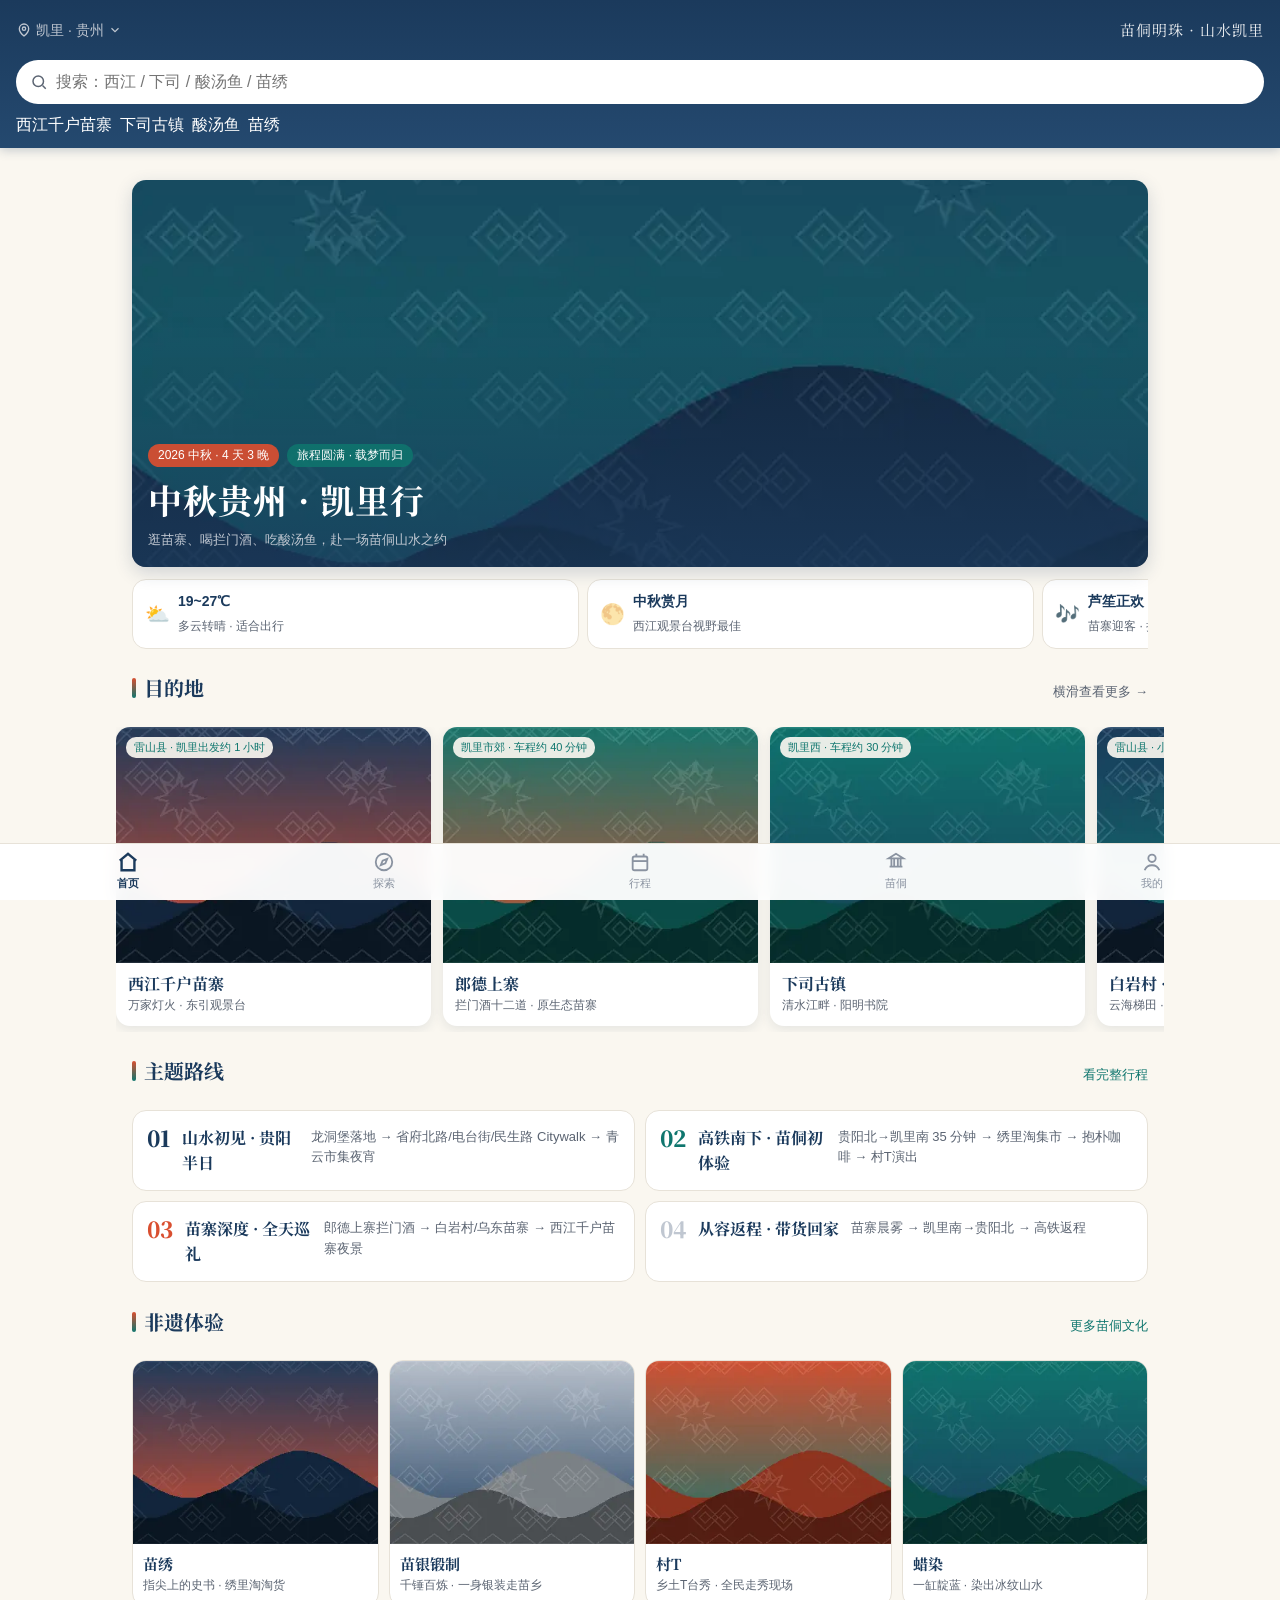
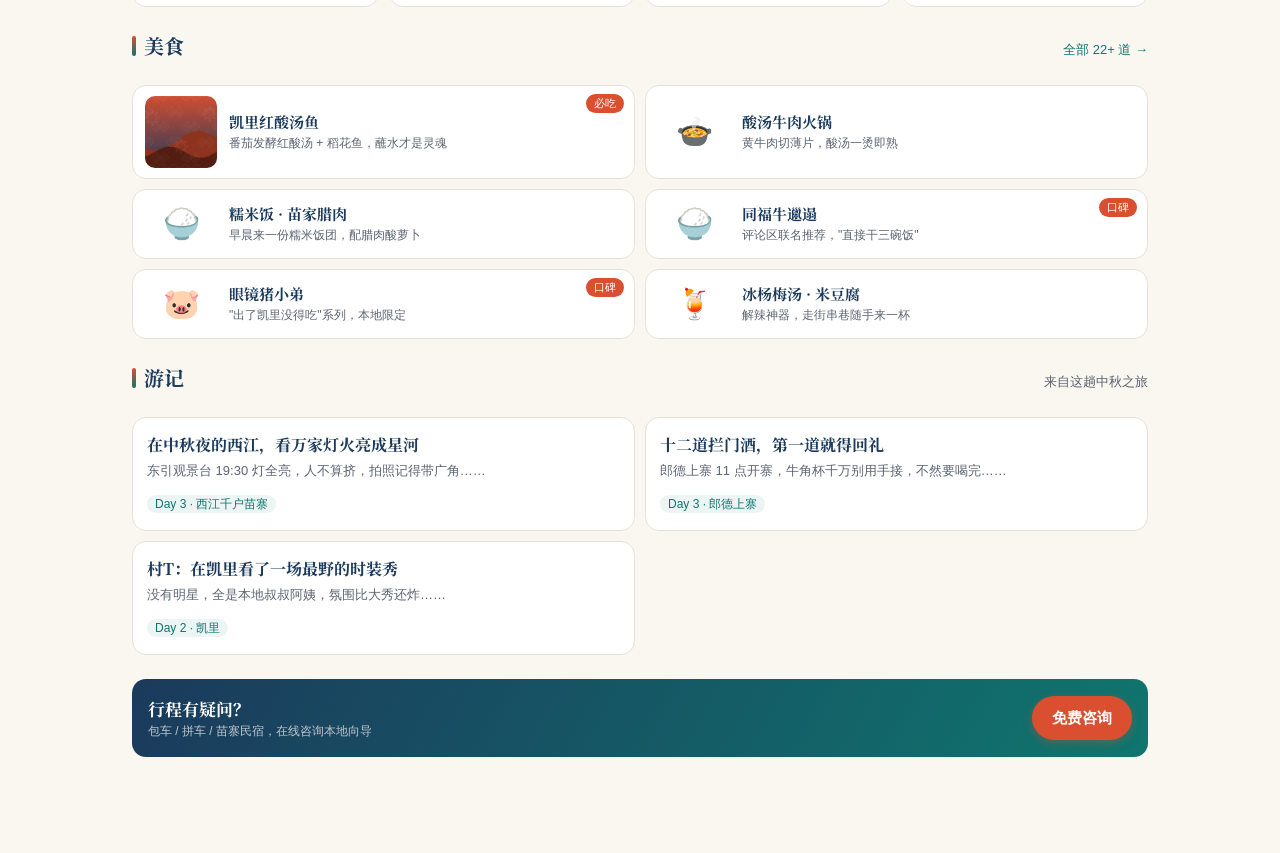
==== index.html @ a3995299 "新增凯里美食大全页（food.html）：评论区口碑 22+ 家，分酸汤/牛肉牛杂/地方特色/小吃甜品/其他五类；首页与探索页挂入口" ====
<!DOCTYPE html>
<html lang="zh-CN">
<head>
<meta charset="UTF-8">
<meta name="viewport" content="width=device-width, initial-scale=1.0, viewport-fit=cover">
<meta name="theme-color" content="#1B3A5C">
<meta name="mobile-web-app-capable" content="yes">
<meta name="apple-mobile-web-app-capable" content="yes">
<meta name="apple-mobile-web-app-status-bar-style" content="black-translucent">
<meta name="description" content="中秋贵州·凯里行——苗侗明珠、山水凯里：4 日行程记录与实用攻略，含西江千户苗寨、郎德上寨、下司古镇、酸汤鱼与苗绣非遗体验。">
<title>首页 | 中秋贵州·凯里行</title>
<link rel="manifest" href="manifest.webmanifest">
<link rel="icon" href="assets/icon-192.png">
<link rel="apple-touch-icon" href="assets/icon-192.png">
<link rel="preconnect" href="https://fonts.googleapis.com">
<link rel="preconnect" href="https://fonts.gstatic.com" crossorigin>
<link href="https://fonts.googleapis.com/css2?family=Noto+Serif+SC:wght@700;900&display=swap" rel="stylesheet">
<link rel="stylesheet" href="css/style.css">
</head>
<body data-page="home">

<main id="app">
<section class="view" data-view="home">

  <!-- Banner -->
  <div class="banner">
    <img src="assets/img/banner-kaili-800.webp"
         srcset="assets/img/banner-kaili-400.webp 400w, assets/img/banner-kaili-800.webp 800w"
         sizes="(max-width:640px) 100vw, 720px"
         width="800" height="600" fetchpriority="high" decoding="async"
         alt="山水凯里 Banner：苗绣纹样与层叠山影">
    <div class="banner-text">
      <p class="banner-meta"><span class="banner-tag">2026 中秋 · 4 天 3 晚</span><span class="cd-chip" id="cdText">中秋倒计时</span></p>
      <h1>中秋贵州 · 凯里行</h1>
      <p class="banner-sub">逛苗寨、喝拦门酒、吃酸汤鱼，赴一场苗侗山水之约</p>
    </div>
  </div>

  <!-- 天气 + 节庆条 -->
  <div class="wx-fest" aria-label="天气与节庆信息">
    <div class="wx-item">
      <span class="wx-ico">⛅</span>
      <div><b>19~27℃</b><i>多云转晴 · 适合出行</i></div>
    </div>
    <div class="wx-item">
      <span class="wx-ico">🌕</span>
      <div><b>中秋赏月</b><i>西江观景台视野最佳</i></div>
    </div>
    <div class="wx-item">
      <span class="wx-ico">🎶</span>
      <div><b>芦笙正欢</b><i>苗寨迎客 · 拦门酒开坛</i></div>
    </div>
  </div>

  <!-- 目的地横滑卡片 -->
  <div class="sec-head">
    <h2>目的地</h2><span class="sec-sub">横滑查看更多 →</span>
  </div>
  <div class="hscroll" data-hscroll>
    <a class="dest-card" href="#/xijiang" data-detail="xijiang" data-keywords="西江千户苗寨 雷山 观景台 苗寨">
      <img src="assets/img/xijiang-400.webp" srcset="assets/img/xijiang-400.webp 400w, assets/img/xijiang-800.webp 800w" sizes="(max-width:640px) 62vw, 300px" loading="lazy" decoding="async" width="400" height="300" alt="西江千户苗寨夜景">
      <span class="dest-badge">雷山县 · 凯里出发约 1 小时</span>
      <h3>西江千户苗寨</h3><p>万家灯火 · 东引观景台</p>
    </a>
    <a class="dest-card" href="#/langde" data-detail="langde" data-keywords="郎德上寨 拦门酒 苗寨 奥运圣火">
      <img src="assets/img/langde-400.webp" srcset="assets/img/langde-400.webp 400w, assets/img/langde-800.webp 800w" sizes="(max-width:640px) 62vw, 300px" loading="lazy" decoding="async" width="400" height="300" alt="郎德上寨拦门酒">
      <span class="dest-badge">凯里市郊 · 车程约 40 分钟</span>
      <h3>郎德上寨</h3><p>拦门酒十二道 · 原生态苗寨</p>
    </a>
    <a class="dest-card" href="#/xiasi" data-detail="xiasi" data-keywords="下司古镇 清江 牌坊 犬">
      <img src="assets/img/xiasi-400.webp" srcset="assets/img/xiasi-400.webp 400w, assets/img/xiasi-800.webp 800w" sizes="(max-width:640px) 62vw, 300px" loading="lazy" decoding="async" width="400" height="300" alt="下司古镇">
      <span class="dest-badge">凯里西 · 车程约 30 分钟</span>
      <h3>下司古镇</h3><p>清水江畔 · 阳明书院</p>
    </a>
    <a class="dest-card" href="#/wudong" data-detail="wudong" data-keywords="乌东苗寨 白岩村 云海 徒步">
      <img src="assets/img/wudong-400.webp" srcset="assets/img/wudong-400.webp 400w, assets/img/wudong-800.webp 800w" sizes="(max-width:640px) 62vw, 300px" loading="lazy" decoding="async" width="400" height="300" alt="乌东苗寨与白岩村">
      <span class="dest-badge">雷山县 · 小众秘境</span>
      <h3>白岩村 · 乌东苗寨</h3><p>云海梯田 · 静谧村落</p>
    </a>
    <a class="dest-card" href="#/qingyun" data-detail="qingyun" data-keywords="青云市集 贵阳 夜市 小吃">
      <img src="assets/img/qingyun-400.webp" srcset="assets/img/qingyun-400.webp 400w, assets/img/qingyun-800.webp 800w" sizes="(max-width:640px) 62vw, 300px" loading="lazy" decoding="async" width="400" height="300" alt="贵阳青云市集">
      <span class="dest-badge">贵阳 · 夜生活地标</span>
      <h3>青云市集</h3><p>老厂区改造 · 烟火气拉满</p>
    </a>
  </div>

  <!-- 主题路线 -->
  <div class="sec-head"><h2>主题路线</h2><a class="sec-link" href="trip.html" data-goto="trip">看完整行程</a></div>
  <div class="route-grid">
    <button class="route-card" data-goto="trip">
      <span class="route-num r1">01</span>
      <h3>山水初见 · 贵阳半日</h3>
      <p>龙洞堡落地 → 省府北路/电台街/民生路 Citywalk → 青云市集夜宵</p>
    </button>
    <button class="route-card" data-goto="trip">
      <span class="route-num r2">02</span>
      <h3>高铁南下 · 苗侗初体验</h3>
      <p>贵阳北→凯里南 35 分钟 → 绣里淘集市 → 抱朴咖啡 → 村T演出</p>
    </button>
    <button class="route-card" data-goto="trip">
      <span class="route-num r3">03</span>
      <h3>苗寨深度 · 全天巡礼</h3>
      <p>郎德上寨拦门酒 → 白岩村/乌东苗寨 → 西江千户苗寨夜景</p>
    </button>
    <button class="route-card" data-goto="trip">
      <span class="route-num r4">04</span>
      <h3>从容返程 · 带货回家</h3>
      <p>苗寨晨雾 → 凯里南→贵阳北 → 高铁返程</p>
    </button>
  </div>

  <!-- 非遗体验 -->
  <div class="sec-head"><h2>非遗体验</h2><a class="sec-link" href="culture.html" data-goto="culture">更多苗侗文化</a></div>
  <div class="craft-grid">
    <a class="craft-card" href="#/miaoxiu" data-detail="miaoxiu" data-keywords="苗绣 绣里淘 非遗 刺绣">
      <img src="assets/img/craft-miaoxiu-400.webp" srcset="assets/img/craft-miaoxiu-400.webp 400w, assets/img/craft-miaoxiu-800.webp 800w" sizes="(max-width:640px) 45vw, 220px" loading="lazy" decoding="async" width="400" height="300" alt="苗绣">
      <h3>苗绣</h3><p>指尖上的史书 · 绣里淘淘货</p>
    </a>
    <a class="craft-card" href="#/yinshi" data-detail="yinshi" data-keywords="银饰 银匠 控拜 苗银">
      <img src="assets/img/craft-yinshi-400.webp" srcset="assets/img/craft-yinshi-400.webp 400w, assets/img/craft-yinshi-800.webp 800w" sizes="(max-width:640px) 45vw, 220px" loading="lazy" decoding="async" width="400" height="300" alt="苗族银饰">
      <h3>苗银锻制</h3><p>千锤百炼 · 一身银装走苗乡</p>
    </a>
    <a class="craft-card" href="#/cunt" data-detail="cunt" data-keywords="村T 侗族 服饰 T台">
      <img src="assets/img/village-cunt-400.webp" srcset="assets/img/village-cunt-400.webp 400w, assets/img/village-cunt-800.webp 800w" sizes="(max-width:640px) 45vw, 220px" loading="lazy" decoding="async" width="400" height="300" alt="村T演出">
      <h3>村T</h3><p>乡土T台秀 · 全民走秀现场</p>
    </a>
    <a class="craft-card" href="#/ran" data-detail="ran" data-keywords="蜡染 蓝染 靛蓝 手作">
      <img src="assets/img/craft-ran-400.webp" srcset="assets/img/craft-ran-400.webp 400w, assets/img/craft-ran-800.webp 800w" sizes="(max-width:640px) 45vw, 220px" loading="lazy" decoding="async" width="400" height="300" alt="蜡染蓝布">
      <h3>蜡染</h3><p>一缸靛蓝 · 染出冰纹山水</p>
    </a>
  </div>

  <!-- 美食 -->
  <div class="sec-head"><h2>美食</h2><a class="sec-link" href="food.html" data-goto="food">全部 22+ 道 →</a></div>
  <div class="food-list">
    <a class="food-item" href="#/suantang" data-detail="suantang" data-keywords="酸汤鱼 酸汤 牛肉 美食">
      <img src="assets/img/food-suantang-400.webp" srcset="assets/img/food-suantang-400.webp 400w, assets/img/food-suantang-800.webp 800w" sizes="72px" loading="lazy" decoding="async" width="400" height="300" alt="凯里酸汤鱼">
      <div><h3>凯里红酸汤鱼</h3><p>番茄发酵红酸汤 + 稻花鱼，蘸水才是灵魂</p></div>
      <span class="food-tag">必吃</span>
    </a>
    <div class="food-item">
      <span class="food-emoji">🍲</span>
      <div><h3>酸汤牛肉火锅</h3><p>黄牛肉切薄片，酸汤一烫即熟</p></div>
    </div>
    <div class="food-item">
      <span class="food-emoji">🍚</span>
      <div><h3>糯米饭 · 苗家腊肉</h3><p>早晨来一份糯米饭团，配腊肉酸萝卜</p></div>
    </div>
    <div class="food-item" data-keywords="同福 牛邋遢">
      <span class="food-emoji">🍚</span>
      <div><h3>同福牛邋遢</h3><p>评论区联名推荐，"直接干三碗饭"</p></div>
      <span class="food-tag">口碑</span>
    </div>
    <div class="food-item" data-keywords="眼镜 猪小弟">
      <span class="food-emoji">🐷</span>
      <div><h3>眼镜猪小弟</h3><p>"出了凯里没得吃"系列，本地限定</p></div>
      <span class="food-tag">口碑</span>
    </div>
    <div class="food-item">
      <span class="food-emoji">🍹</span>
      <div><h3>冰杨梅汤 · 米豆腐</h3><p>解辣神器，走街串巷随手来一杯</p></div>
    </div>
  </div>

  <!-- 游记 -->
  <div class="sec-head"><h2>游记</h2><span class="sec-sub">来自这趟中秋之旅</span></div>
  <div class="note-list">
    <article class="note-card">
      <h3>在中秋夜的西江，看万家灯火亮成星河</h3>
      <p>东引观景台 19:30 灯全亮，人不算挤，拍照记得带广角……</p>
      <span class="note-meta">Day 3 · 西江千户苗寨</span>
    </article>
    <article class="note-card">
      <h3>十二道拦门酒，第一道就得回礼</h3>
      <p>郎德上寨 11 点开寨，牛角杯千万别用手接，不然要喝完……</p>
      <span class="note-meta">Day 3 · 郎德上寨</span>
    </article>
    <article class="note-card">
      <h3>村T：在凯里看了一场最野的时装秀</h3>
      <p>没有明星，全是本地叔叔阿姨，氛围比大秀还炸……</p>
      <span class="note-meta">Day 2 · 凯里</span>
    </article>
  </div>

  <!-- 底部咨询 -->
  <div class="consult">
    <div>
      <h3>行程有疑问？</h3>
      <p>包车 / 拼车 / 苗寨民宿，在线咨询本地向导</p>
    </div>
    <button class="btn-cta" data-consult>免费咨询</button>
  </div>
</section>
</main>

<script src="js/data.js" defer></script>
<script src="js/layout.js" defer></script>
<script src="js/app.js" defer></script>
</body>
</html>
---- css/style.css ----
/* ===== 中秋贵州·凯里行 =====
   主色 靛蓝 #1B3A5C | 青绿 #0F766E | 酸汤红 CTA #D94F30
   苗银 #C0C7D1 | 米白 #FAF7F0 | 正文 #1F2937
   标题 思源宋体/霞鹜文楷 · 正文 PingFang SC / Noto Sans SC */

:root {
  --indigo: #1B3A5C;
  --teal: #0F766E;
  --cta: #D94F30;
  --silver: #C0C7D1;
  --bg: #FAF7F0;
  --ink: #1F2937;
  --ink-2: #5B6472;
  --card: #FFFFFF;
  --line: #E7E2D8;
  --radius: 14px;
  --pad: 16px;           /* 移动端卡片边距 16px */
  --font-title: "LXGW WenKai", "Noto Serif SC", "Source Han Serif SC", "Songti SC", serif;
  --font-body: "PingFang SC", "Noto Sans SC", "Microsoft YaHei", sans-serif;
}

* { margin: 0; padding: 0; box-sizing: border-box; }
html { scroll-behavior: smooth; -webkit-text-size-adjust: 100%; }
body {
  font-family: var(--font-body);
  font-size: 16px;            /* 正文 ≥16px */
  line-height: 1.6;
  color: var(--ink);
  background: var(--bg);
  padding-bottom: calc(64px + env(safe-area-inset-bottom));
}
img { display: block; max-width: 100%; height: auto; }
button { font: inherit; color: inherit; background: none; border: 0; cursor: pointer; min-height: 44px; } /* 触控目标 ≥44px */
a { color: inherit; text-decoration: none; }
h1, h2, h3 { font-family: var(--font-title); }

/* ===== 苗绣几何纹样水印（5%-10% 透明度边框） ===== */
.pattern-edge {
  position: relative;
}
.pattern-edge::before {
  content: "";
  position: absolute; inset: 0;
  border: 6px solid rgba(27, 58, 92, .08);      /* 苗绣边框水印 5%-10% */
  border-image: repeating-linear-gradient(45deg,
      rgba(27,58,92,.09) 0 8px, rgba(15,118,110,.07) 8px 16px,
      rgba(217,79,48,.08) 16px 24px, rgba(192,199,209,.10) 24px 32px) 6;
  pointer-events: none;
  border-radius: inherit;
}
.watermark::after {
  content: "";
  position: absolute; inset: 0;
  background:
    radial-gradient(circle at 88% 12%, rgba(27,58,92,.06) 0 10px, transparent 11px),
    radial-gradient(circle at 88% 12%, rgba(27,58,92,.06) 0 18px, transparent 19px),
    repeating-conic-gradient(from 0deg at 88% 12%, rgba(15,118,110,.05) 0 22.5deg, transparent 22.5deg 45deg);
  pointer-events: none;
}

/* ===== 顶部吸顶 ===== */
.topbar {
  position: sticky; top: 0; z-index: 50;
  background: linear-gradient(180deg, var(--indigo) 0%, #24496F 100%);
  color: #fff;
  padding: calc(8px + env(safe-area-inset-top)) var(--pad) 10px;
  box-shadow: 0 2px 10px rgba(27,58,92,.25);
}
.topbar-row { display: flex; align-items: center; justify-content: space-between; gap: 8px; }
.loc-btn {
  display: inline-flex; align-items: center; gap: 4px;
  color: var(--silver); font-size: 14px; min-height: 44px;
}
.topbar-title { font-family: var(--font-title); font-size: 15px; letter-spacing: 1px; color: #fff; opacity: .9; }
.search-wrap {
  margin-top: 8px; display: flex; align-items: center; gap: 8px;
  background: #fff; border-radius: 22px; padding: 0 14px; height: 44px;
}
.search-ico { color: var(--ink-2); flex: none; }
#searchInput {
  flex: 1; border: 0; outline: none; font-size: 16px; min-height: 44px;
  background: transparent; color: var(--ink);
}
.search-clear { color: var(--ink-2); width: 44px; }
.hot-chips { display: flex; gap: 8px; margin-top: 8px; overflow-x: auto; scrollbar-width: none; }
.hot-chips::-webkit-scrollbar { display: none; }
.hot-chips button {
  flex: none; min-height: 32px; padding: 4px 12px;
  border: 1px solid rgba(255,255,255,.35); border-radius: 16px;
  color: #fff; font-size: 13px;
}
.hot-chips button:active { background: rgba(255,255,255,.18); }

/* ===== 视图容器 ===== */
.view { padding: var(--pad); max-width: 1080px; margin: 0 auto; }

/* ===== Banner ===== */
.banner {
  position: relative; border-radius: var(--radius); overflow: hidden;
  box-shadow: 0 6px 18px rgba(27,58,92,.18);
}
.banner img { width: 100%; aspect-ratio: 16/9; object-fit: cover; }
.banner-text {
  position: absolute; inset: 0;
  display: flex; flex-direction: column; justify-content: flex-end;
  padding: 16px;
  background: linear-gradient(180deg, transparent 30%, rgba(27,58,92,.78));
  color: #fff;
}
.banner-tag {
  display: inline-block; width: fit-content;
  background: rgba(217,79,48,.92); border-radius: 12px;
  padding: 2px 10px; font-size: 12px; margin-bottom: 6px;
}
.banner-text h1 { font-size: 26px; letter-spacing: 1px; }
.banner-sub { font-size: 13px; color: var(--silver); margin-top: 2px; }

/* ===== 天气节庆条 ===== */
.wx-fest {
  display: flex; gap: 8px; margin-top: 12px; overflow-x: auto;
  scrollbar-width: none;
}
.wx-fest::-webkit-scrollbar { display: none; }
.wx-item {
  flex: 1 0 44%; display: flex; align-items: center; gap: 8px;
  background: var(--card); border-radius: var(--radius);
  padding: 10px 12px; border: 1px solid var(--line);
}
.wx-item .wx-ico { font-size: 20px; }
.wx-item b { display: block; font-size: 14px; color: var(--indigo); }
.wx-item i { font-style: normal; font-size: 12px; color: var(--ink-2); }

/* ===== 区块标题 ===== */
.sec-head {
  display: flex; align-items: baseline; justify-content: space-between;
  margin: 22px 0 12px;
}
.sec-head h2 { font-size: 20px; color: var(--indigo); position: relative; padding-left: 12px; }
.sec-head h2::before {
  content: ""; position: absolute; left: 0; top: 6px; bottom: 6px; width: 4px;
  background: linear-gradient(var(--cta), var(--teal)); border-radius: 2px;
}
.sec-sub, .sec-link { font-size: 13px; color: var(--ink-2); min-height: 44px; display: inline-flex; align-items: center; }
.sec-link { color: var(--teal); font-weight: 500; }

/* ===== 目的地横滑卡片 ===== */
.hscroll {
  display: flex; gap: 12px; overflow-x: auto; padding-bottom: 6px;
  scroll-snap-type: x mandatory; scrollbar-width: none;
  margin: 0 calc(-1 * var(--pad)); padding-left: var(--pad); padding-right: var(--pad);
}
.hscroll::-webkit-scrollbar { display: none; }
.dest-card {
  position: relative; flex: 0 0 62%; scroll-snap-align: start;
  border-radius: var(--radius); overflow: hidden; background: var(--card);
  box-shadow: 0 3px 12px rgba(27,58,92,.10);
  display: block;
}
.dest-card img { aspect-ratio: 4/3; object-fit: cover; width: 100%; }
.dest-badge {
  position: absolute; top: 10px; left: 10px;
  background: rgba(250,247,240,.92); color: var(--teal);
  font-size: 11px; padding: 2px 8px; border-radius: 10px;
}
.dest-card h3 { font-size: 16px; padding: 8px 12px 0; color: var(--indigo); }
.dest-card p { font-size: 12px; color: var(--ink-2); padding: 0 12px 10px; }

/* ===== 主题路线 ===== */
.route-grid { display: grid; grid-template-columns: 1fr; gap: 10px; }
.route-card {
  text-align: left; background: var(--card); border: 1px solid var(--line);
  border-radius: var(--radius); padding: 14px; display: flex; gap: 12px; align-items: flex-start;
}
.route-num {
  font-family: var(--font-title); font-size: 22px; font-weight: 900; line-height: 1;
  margin-top: 2px;
}
.route-num.r1 { color: var(--indigo); } .route-num.r2 { color: var(--teal); }
.route-num.r3 { color: var(--cta); }    .route-num.r4 { color: var(--silver); }
.route-card h3 { font-size: 16px; color: var(--indigo); }
.route-card p { font-size: 13px; color: var(--ink-2); margin-top: 2px; }
.route-card:active { border-color: var(--teal); }

/* ===== 非遗 ===== */
.craft-grid { display: grid; grid-template-columns: 1fr 1fr; gap: 10px; }
.craft-card {
  background: var(--card); border-radius: var(--radius); overflow: hidden;
  border: 1px solid var(--line); display: block;
}
.craft-card img { aspect-ratio: 4/3; object-fit: cover; width: 100%; }
.craft-card h3 { font-size: 15px; padding: 8px 10px 0; color: var(--indigo); }
.craft-card p { font-size: 12px; color: var(--ink-2); padding: 0 10px 10px; }

/* ===== 美食 ===== */
.food-list { display: grid; gap: 10px; }
.food-item {
  display: flex; align-items: center; gap: 12px;
  background: var(--card); border: 1px solid var(--line);
  border-radius: var(--radius); padding: 10px 12px; position: relative;
}
.food-item img { width: 72px; height: 72px; object-fit: cover; border-radius: 10px; flex: none; }
.food-emoji { font-size: 30px; width: 72px; text-align: center; flex: none; }
.food-item h3 { font-size: 15px; color: var(--indigo); }
.food-item p { font-size: 12px; color: var(--ink-2); }
.food-tag {
  position: absolute; top: 8px; right: 10px;
  background: var(--cta); color: #fff; font-size: 11px;
  padding: 1px 8px; border-radius: 10px;
}

/* ===== 游记 ===== */
.note-list { display: grid; gap: 10px; }
.note-card { background: var(--card); border-radius: var(--radius); border: 1px solid var(--line); padding: 14px; }
.note-card h3 { font-size: 16px; color: var(--indigo); }
.note-card p { font-size: 13px; color: var(--ink-2); margin: 4px 0 8px; }
.note-meta { font-size: 12px; color: var(--teal); background: rgba(15,118,110,.08); padding: 2px 8px; border-radius: 10px; }

/* ===== 咨询 ===== */
.consult {
  margin-top: 24px; display: flex; align-items: center; justify-content: space-between; gap: 12px;
  background: linear-gradient(120deg, var(--indigo), var(--teal));
  border-radius: var(--radius); padding: 16px; color: #fff;
}
.consult h3 { font-size: 17px; }
.consult p { font-size: 12px; color: var(--silver); }

/* ===== 按钮 ===== */
.btn-cta {
  background: var(--cta); color: #fff; border-radius: 22px;
  padding: 0 20px; min-height: 44px; font-size: 15px; font-weight: 600;
  box-shadow: 0 3px 10px rgba(217,79,48,.35);
}
.btn-cta:active { transform: scale(.97); }
.btn-ghost {
  border: 1px solid var(--teal); color: var(--teal); border-radius: 22px;
  padding: 0 16px; min-height: 44px; font-size: 14px;
  background: rgba(15,118,110,.05);
}

/* ===== 探索 ===== */
.explore-tabs { display: flex; gap: 8px; overflow-x: auto; scrollbar-width: none; margin-bottom: 12px; }
.explore-tabs::-webkit-scrollbar { display: none; }
.explore-tabs button {
  flex: none; min-height: 36px; padding: 4px 16px; border-radius: 18px;
  background: var(--card); border: 1px solid var(--line); font-size: 14px; color: var(--ink-2);
}
.explore-tabs button.active { background: var(--indigo); border-color: var(--indigo); color: #fff; }
.explore-grid { display: grid; grid-template-columns: 1fr; gap: 10px; }
.ex-card {
  text-align: left; background: var(--card); border: 1px solid var(--line);
  border-radius: var(--radius); padding: 14px;
}
.ex-card b { font-size: 16px; color: var(--indigo); display: block; }
.ex-card i { font-style: normal; font-size: 12px; color: var(--teal); }
.ex-card p { font-size: 13px; color: var(--ink-2); margin-top: 4px; }
.ex-card.hidden { display: none; }

/* ===== 行程时间线 ===== */
.trip-actions { display: flex; gap: 10px; margin-bottom: 14px; }
.timeline { display: grid; gap: 14px; position: relative; }
.day-card {
  background: var(--card); border-radius: var(--radius); border: 1px solid var(--line);
  padding: 14px; position: relative; overflow: hidden;
}
.day-card::after {  /* 苗绣锯齿水印底边 */
  content: ""; position: absolute; left: 0; right: 0; bottom: 0; height: 8px;
  background: repeating-linear-gradient(90deg,
    rgba(27,58,92,.10) 0 10px, transparent 10px 20px,
    rgba(217,79,48,.10) 20px 30px, transparent 30px 40px);
}
.day-head { display: flex; gap: 10px; align-items: flex-start; margin-bottom: 10px; }
.day-badge {
  flex: none; background: var(--indigo); color: #fff;
  font-family: var(--font-title); font-weight: 700;
  border-radius: 10px; padding: 4px 10px; font-size: 14px;
}
.day-badge.d2 { background: var(--teal); }
.day-badge.d3 { background: var(--cta); }
.day-badge.d4 { background: #7A8698; }
.day-head h3 { font-size: 16px; color: var(--indigo); }
.day-head i { font-style: normal; font-size: 12px; color: var(--ink-2); }
.stop-list { list-style: none; display: grid; gap: 0; }
.stop-list li { display: grid; grid-template-columns: 96px 1fr; gap: 4px 10px; padding: 8px 0; border-top: 1px dashed var(--line); }
.stop-list .t { font-size: 12px; color: var(--teal); font-weight: 600; padding-top: 2px; }
.stop-list b { font-size: 15px; color: var(--ink); }
.stop-list p { grid-column: 2; font-size: 13px; color: var(--ink-2); }

/* ===== 打包清单 ===== */
.pack { margin-top: 20px; }
.pack-grid { display: grid; gap: 10px; }
.pack-card {
  background: var(--card); border: 1px solid var(--line); border-radius: var(--radius);
  padding: 14px;
}
.pack-card.warn { border-color: rgba(217,79,48,.4); background: #FFF7F3; }
.pack-card h3 { font-size: 16px; color: var(--indigo); margin-bottom: 6px; }
.pack-card.warn h3 { color: var(--cta); }
.pack-card ul { list-style: none; }
.pack-card li {
  font-size: 14px; padding: 8px 0 8px 26px; position: relative;
  border-top: 1px dashed var(--line); cursor: pointer; min-height: 40px;
}
.pack-card li::before {
  content: ""; position: absolute; left: 0; top: 10px;
  width: 18px; height: 18px; border: 2px solid var(--silver); border-radius: 5px;
}
.pack-card li.done { color: #9AA3B0; text-decoration: line-through; }
.pack-card li.done::before {
  background: var(--teal); border-color: var(--teal);
  content: "✓"; color: #fff; font-size: 12px; text-align: center; line-height: 18px;
  text-decoration: none;
}

/* ===== 苗侗文化 ===== */
.culture-hero {
  background: linear-gradient(135deg, var(--indigo), var(--teal));
  border-radius: var(--radius); padding: 20px 16px; color: #fff;
}
.cq-line { font-family: var(--font-title); font-size: 20px; letter-spacing: 2px; }
.cq-sub { font-size: 13px; color: var(--silver); margin-top: 6px; }
.cul-list { display: grid; gap: 10px; margin-top: 14px; }
.cul-card {
  background: var(--card); border: 1px solid var(--line); border-radius: var(--radius);
  padding: 14px;
}
.cul-card h3 { font-size: 16px; color: var(--indigo); }
.cul-card p { font-size: 13px; color: var(--ink-2); margin-top: 4px; }

/* ===== 我的 ===== */
.me-card {
  display: flex; align-items: center; gap: 12px;
  background: linear-gradient(120deg, var(--indigo), var(--teal));
  border-radius: var(--radius); padding: 16px; color: #fff; margin-bottom: 14px;
}
.me-avatar {
  width: 52px; height: 52px; border-radius: 14px; flex: none;
  background: var(--cta); display: grid; place-items: center;
  font-family: var(--font-title); font-size: 24px; font-weight: 900;
}
.me-card b { display: block; font-size: 17px; }
.me-card i { font-style: normal; font-size: 12px; color: var(--silver); }
.me-grid { display: grid; grid-template-columns: 1fr 1fr; gap: 10px; }
.me-item {
  background: var(--card); border: 1px solid var(--line); border-radius: var(--radius);
  padding: 14px; text-align: left; display: flex; flex-direction: column; gap: 2px; font-size: 15px;
}
.me-item span { font-size: 12px; color: var(--ink-2); }
.me-tip { margin-top: 16px; font-size: 13px; color: var(--ink-2); }

/* ===== 详情浮层 + 固定预订栏 ===== */
.detail { position: fixed; inset: 0; z-index: 90; }
.detail-mask { position: absolute; inset: 0; background: rgba(27,58,92,.55); }
.detail-panel {
  position: absolute; left: 0; right: 0; bottom: 0; max-height: 86vh;
  background: var(--bg); border-radius: 20px 20px 0 0;
  display: flex; flex-direction: column;
  animation: slideUp .28s ease;
}
@keyframes slideUp { from { transform: translateY(40px); opacity: .6; } to { transform: none; opacity: 1; } }
.detail-close {
  position: absolute; top: 10px; right: 10px; z-index: 2;
  width: 36px; height: 36px; border-radius: 50%;
  background: rgba(250,247,240,.9); color: var(--ink); font-size: 15px;
}
.detail-body { overflow-y: auto; padding: 18px 16px 16px; }
.detail-body img { border-radius: var(--radius); width: 100%; aspect-ratio: 16/9; object-fit: cover; }
.detail-body h2 { font-size: 22px; color: var(--indigo); margin: 12px 0 4px; }
.detail-body .d-tag { font-size: 12px; color: var(--teal); }
.detail-body p { margin-top: 10px; font-size: 15px; color: var(--ink); }
.detail-body ul { margin: 10px 0 0 18px; font-size: 14px; color: var(--ink-2); }
.book-bar {
  position: sticky; bottom: 0; display: flex; align-items: center; gap: 10px;
  padding: 12px 16px calc(12px + env(safe-area-inset-bottom));
  background: #fff; border-top: 1px solid var(--line);
  box-shadow: 0 -4px 14px rgba(27,58,92,.08);
}
.book-price { margin-right: auto; }
.book-price b { font-size: 20px; color: var(--cta); }
.book-price i { font-style: normal; font-size: 12px; color: var(--ink-2); display: block; }
.book-btn { flex: none; }

/* ===== Toast ===== */
.toast {
  position: fixed; left: 50%; bottom: calc(96px + env(safe-area-inset-bottom));
  transform: translateX(-50%); z-index: 99;
  background: rgba(27,58,92,.92); color: #fff;
  padding: 10px 18px; border-radius: 20px; font-size: 14px;
  animation: slideUp .2s ease;
}

/* ===== 底部 Tab ===== */
.tabbar {
  position: fixed; left: 0; right: 0; bottom: 0; z-index: 80;
  display: flex; justify-content: space-around;
  background: rgba(255,255,255,.96); backdrop-filter: blur(8px);
  border-top: 1px solid var(--line);
  padding-bottom: env(safe-area-inset-bottom);
}
.tab {
  display: flex; flex-direction: column; align-items: center; gap: 2px;
  min-height: 56px; min-width: 56px; justify-content: center;
  font-size: 11px; color: #8A93A1;
}
.tab svg { width: 22px; height: 22px; }
.tab.active { color: var(--indigo); font-weight: 600; }
.tab.active svg { stroke-width: 2.6; }

/* ===== 搜索高亮隐藏 ===== */
.hide-by-search { display: none !important; }

/* ===== Banner 倒计时 ===== */
.banner-meta { display: flex; gap: 8px; align-items: center; margin-bottom: 6px; }
.banner-meta .banner-tag { margin-bottom: 0; }
.cd-chip {
  display: inline-block; background: rgba(15,118,110,.85); color: #fff;
  border-radius: 12px; padding: 2px 10px; font-size: 12px;
}

/* ===== 收藏按钮（预订栏内） ===== */
.fav-btn {
  flex: none; width: 44px; height: 44px; border-radius: 50%;
  display: grid; place-items: center; font-size: 22px;
  color: var(--ink-2); background: rgba(27,58,92,.06);
  transition: transform .15s ease, color .15s ease;
}
.fav-btn:active { transform: scale(.9); }
.fav-btn.on { color: var(--cta); background: rgba(217,79,48,.10); }

/* ===== 回到顶部 ===== */
#topBtn {
  position: fixed; right: 14px; bottom: calc(76px + env(safe-area-inset-bottom));
  z-index: 85; width: 44px; height: 44px; border-radius: 50%;
  background: var(--indigo); color: #fff; font-size: 18px;
  box-shadow: 0 4px 14px rgba(27,58,92,.35);
  opacity: .92;
}
#topBtn:active { transform: scale(.94); }

/* ===== 可访问性 ===== */
:focus-visible { outline: 3px solid var(--teal); outline-offset: 2px; border-radius: 4px; }
@media (prefers-reduced-motion: reduce) {
  html { scroll-behavior: auto; }
  *, *::before, *::after { animation: none !important; transition: none !important; }
}

/* ============ 断点 ============ */
/* 平板 640–1024 */
@media (min-width: 640px) {
  .view { padding: 24px; }
  .banner-text h1 { font-size: 34px; }
  .dest-card { flex-basis: 40%; }
  .route-grid { grid-template-columns: 1fr 1fr; }
  .craft-grid { grid-template-columns: repeat(4, 1fr); }
  .explore-grid { grid-template-columns: 1fr 1fr; }
  .pack-grid { grid-template-columns: 1fr 1fr; }
  .cul-list { grid-template-columns: 1fr 1fr; }
  .note-list { grid-template-columns: 1fr 1fr; }
  .me-grid { grid-template-columns: repeat(4, 1fr); }
  .day-card { padding: 18px; }
  .stop-list li { grid-template-columns: 120px 1fr; }
  .detail-panel {
    left: 50%; transform: translateX(-50%); width: 640px;
    border-radius: 20px; bottom: 6vh; max-height: 82vh;
    box-shadow: 0 20px 60px rgba(27,58,92,.4);
  }
  @keyframes slideUp { from { transform: translate(-50%, 40px); opacity: .6; } to { transform: translate(-50%, 0); opacity: 1; } }
}
/* 桌面 >1024 */
@media (min-width: 1024px) {
  .dest-card { flex-basis: 31%; }
  .explore-grid { grid-template-columns: repeat(3, 1fr); }
  .pack-grid { grid-template-columns: repeat(3, 1fr); }
  .cul-list { grid-template-columns: repeat(3, 1fr); }
  .food-list { grid-template-columns: 1fr 1fr; }
  .banner img { aspect-ratio: 21/8; }
  .view { padding: 32px; }
}

/* 打印 */
@media print { .tabbar, .topbar .search-wrap, .hot-chips { display: none; } }

/* ===== 打包清单备注与提醒卡 ===== */
.pack-note {
  font-size: 13px; color: var(--ink-2); background: rgba(15,118,110,.06);
  border: 1px dashed rgba(15,118,110,.35); border-radius: 10px;
  padding: 10px 12px; margin-bottom: 12px;
}
.pack-note b { color: var(--teal); }
.pack-card.tip { border-color: rgba(15,118,110,.4); background: #F0F9F7; }
.pack-card.tip h3 { color: var(--teal); }
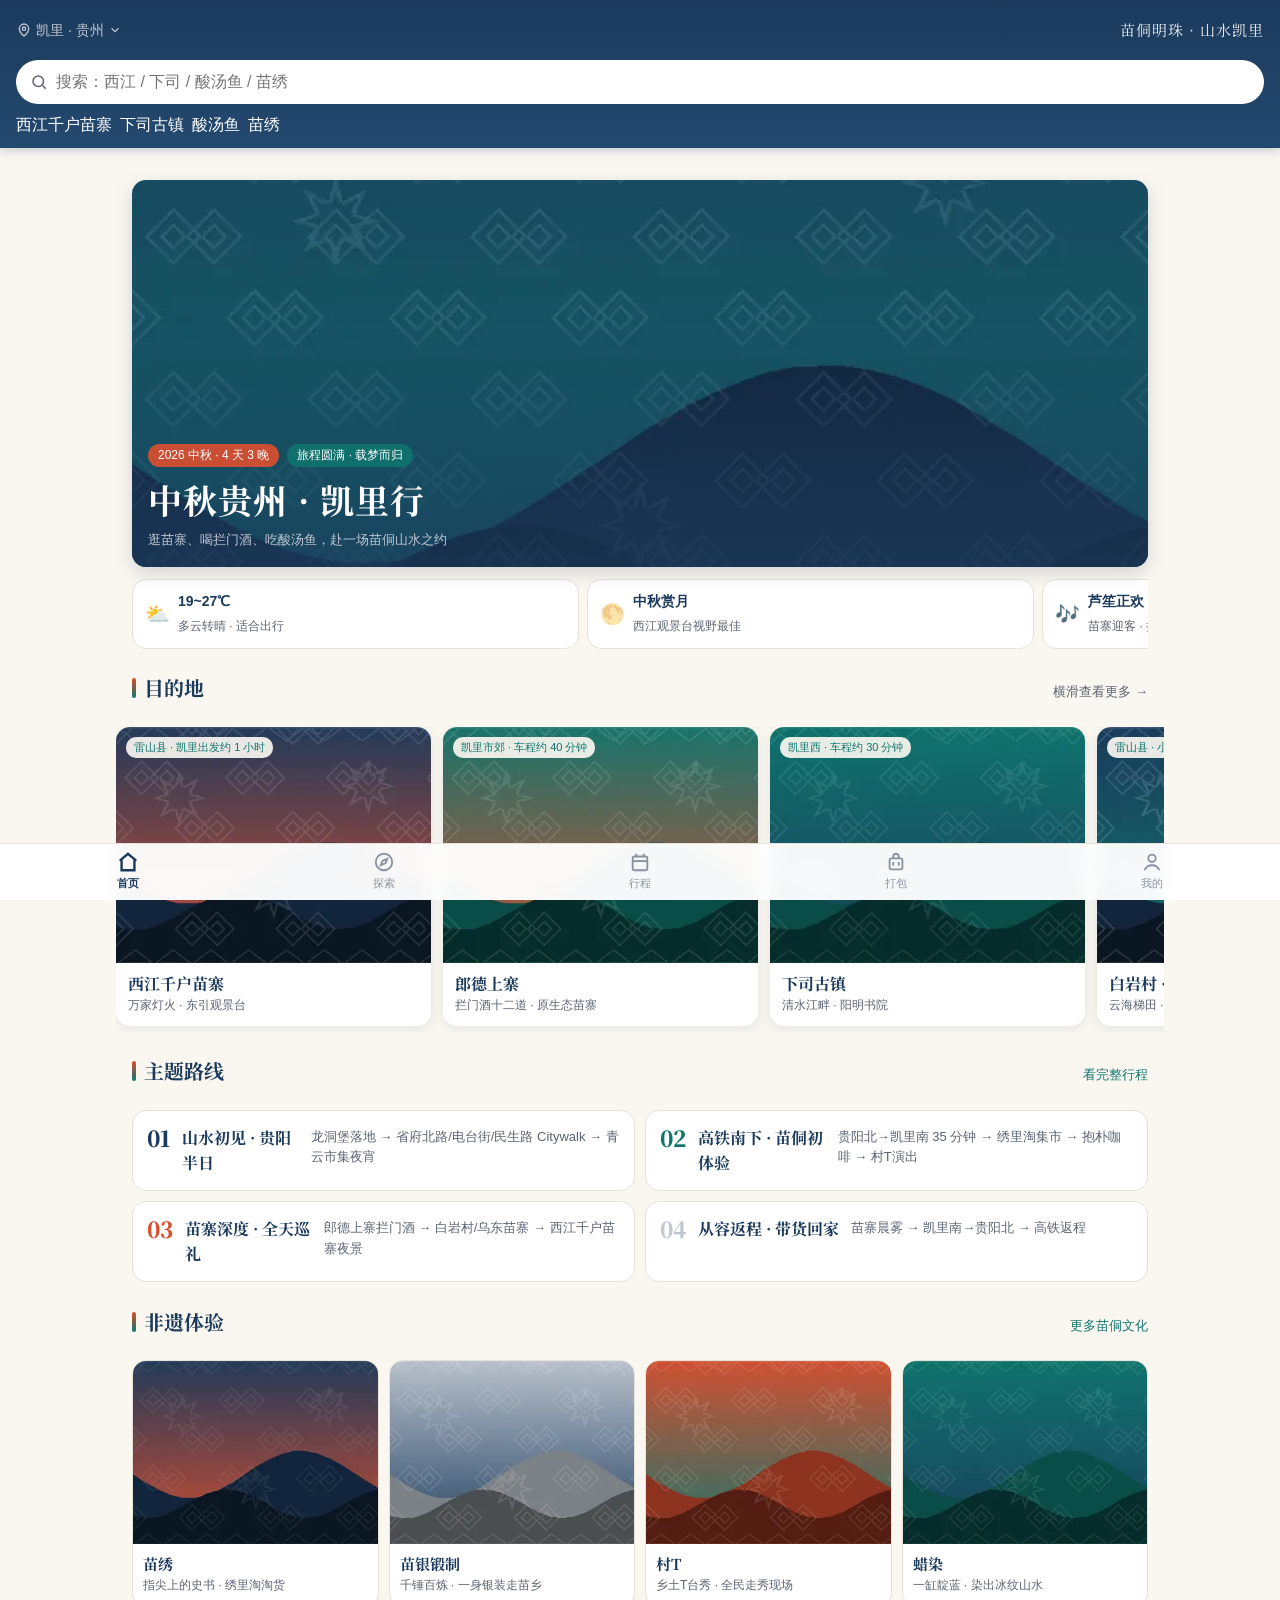
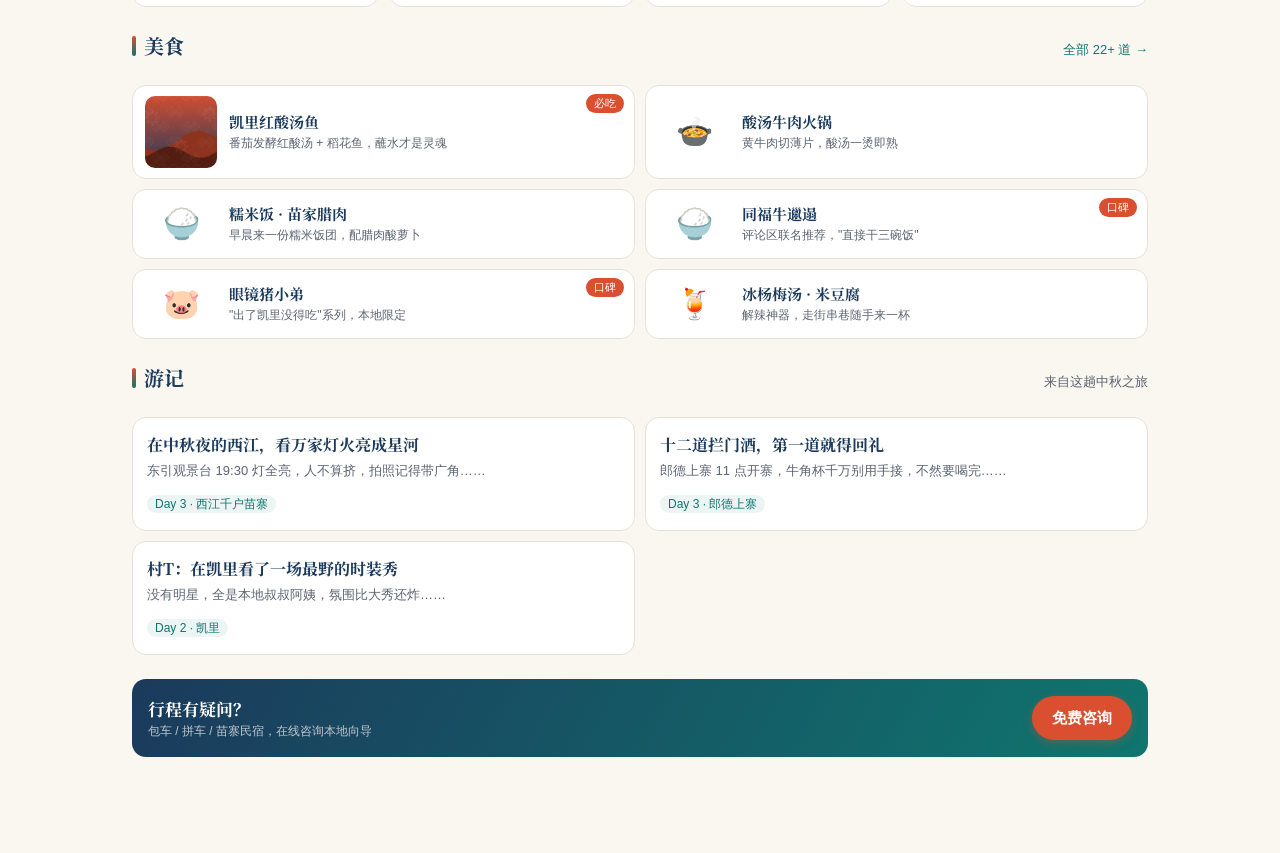
==== commit 88673ef4: "导航重组：苗侗文化并入探索页（锚点#culture），新增打包清单独立 Tab（pack.html），culture.html 下线，SW 升 v4" ====
--- a/index.html
+++ b/index.html
@@ -110,7 +110,7 @@
   </div>
 
   <!-- 非遗体验 -->
-  <div class="sec-head"><h2>非遗体验</h2><a class="sec-link" href="culture.html" data-goto="culture">更多苗侗文化</a></div>
+  <div class="sec-head"><h2>非遗体验</h2><a class="sec-link" href="explore.html#culture">更多苗侗文化</a></div>
   <div class="craft-grid">
     <a class="craft-card" href="#/miaoxiu" data-detail="miaoxiu" data-keywords="苗绣 绣里淘 非遗 刺绣">
       <img src="assets/img/craft-miaoxiu-400.webp" srcset="assets/img/craft-miaoxiu-400.webp 400w, assets/img/craft-miaoxiu-800.webp 800w" sizes="(max-width:640px) 45vw, 220px" loading="lazy" decoding="async" width="400" height="300" alt="苗绣">
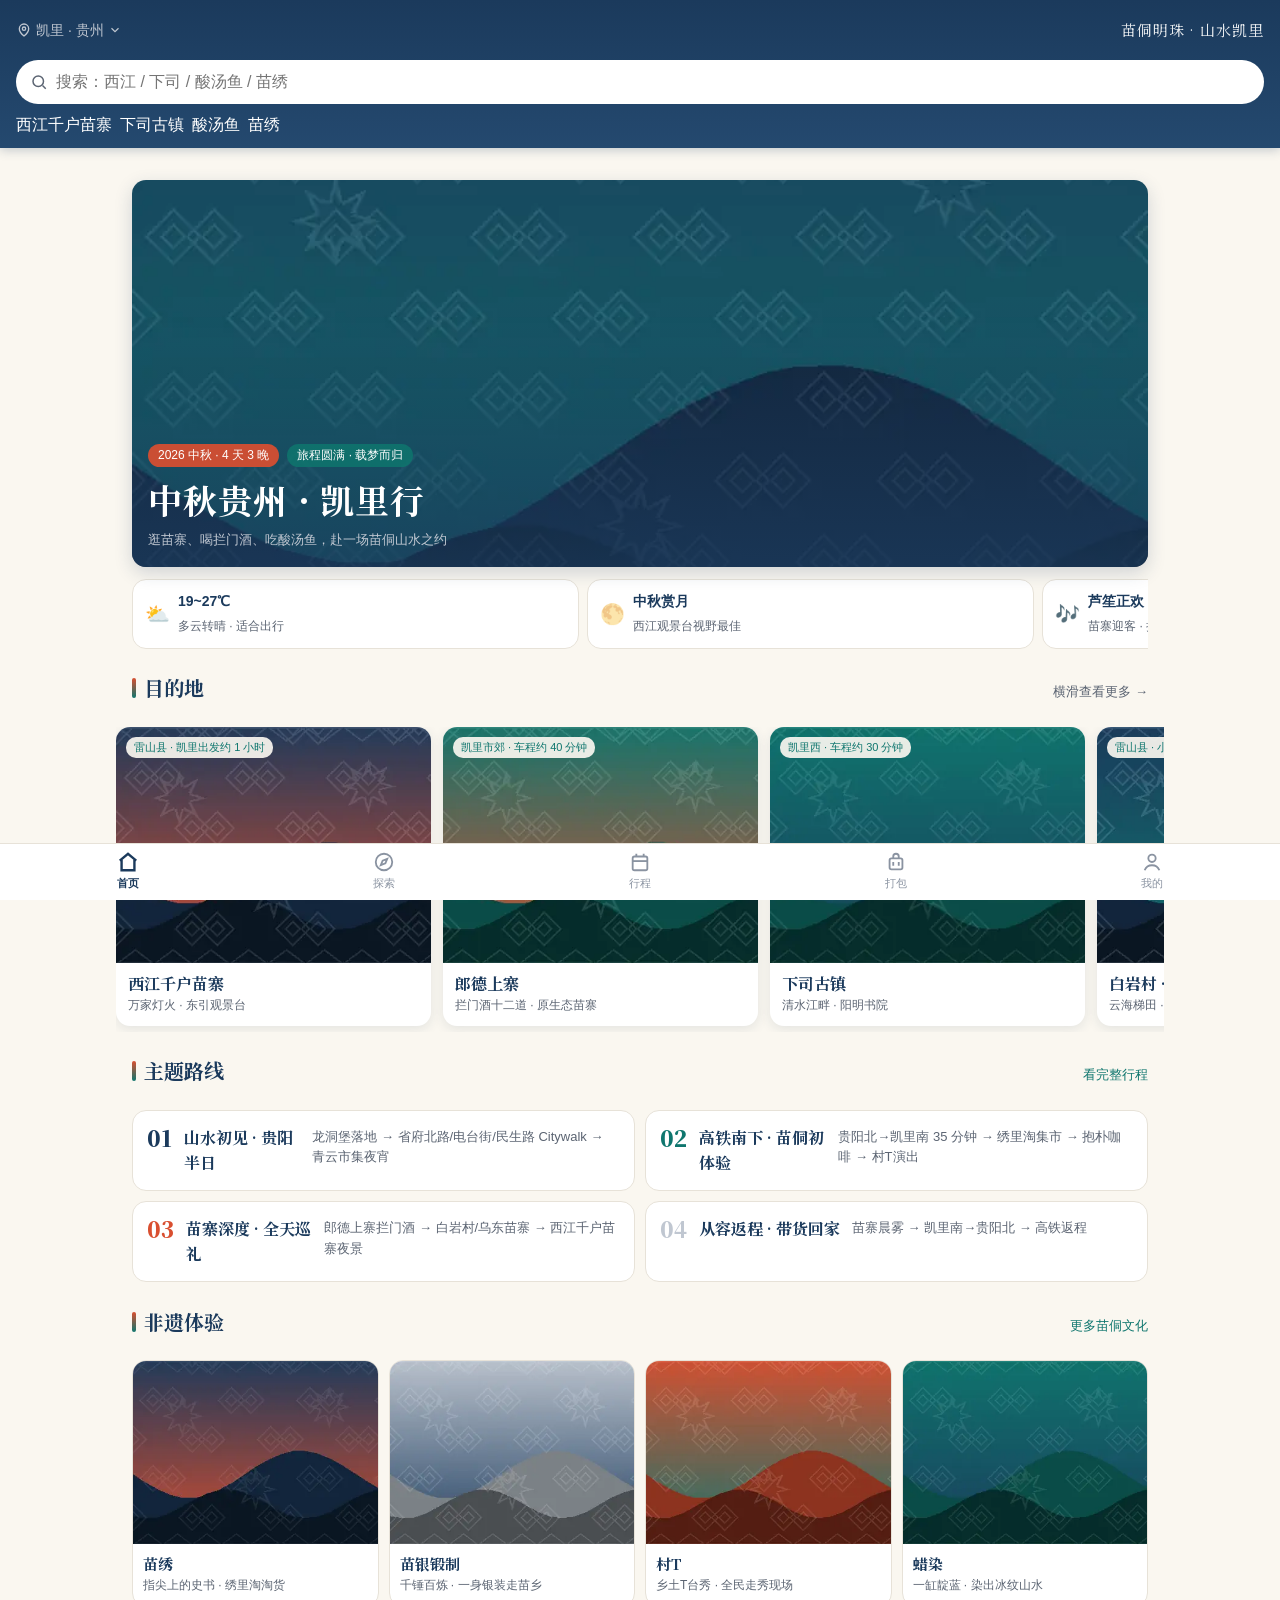
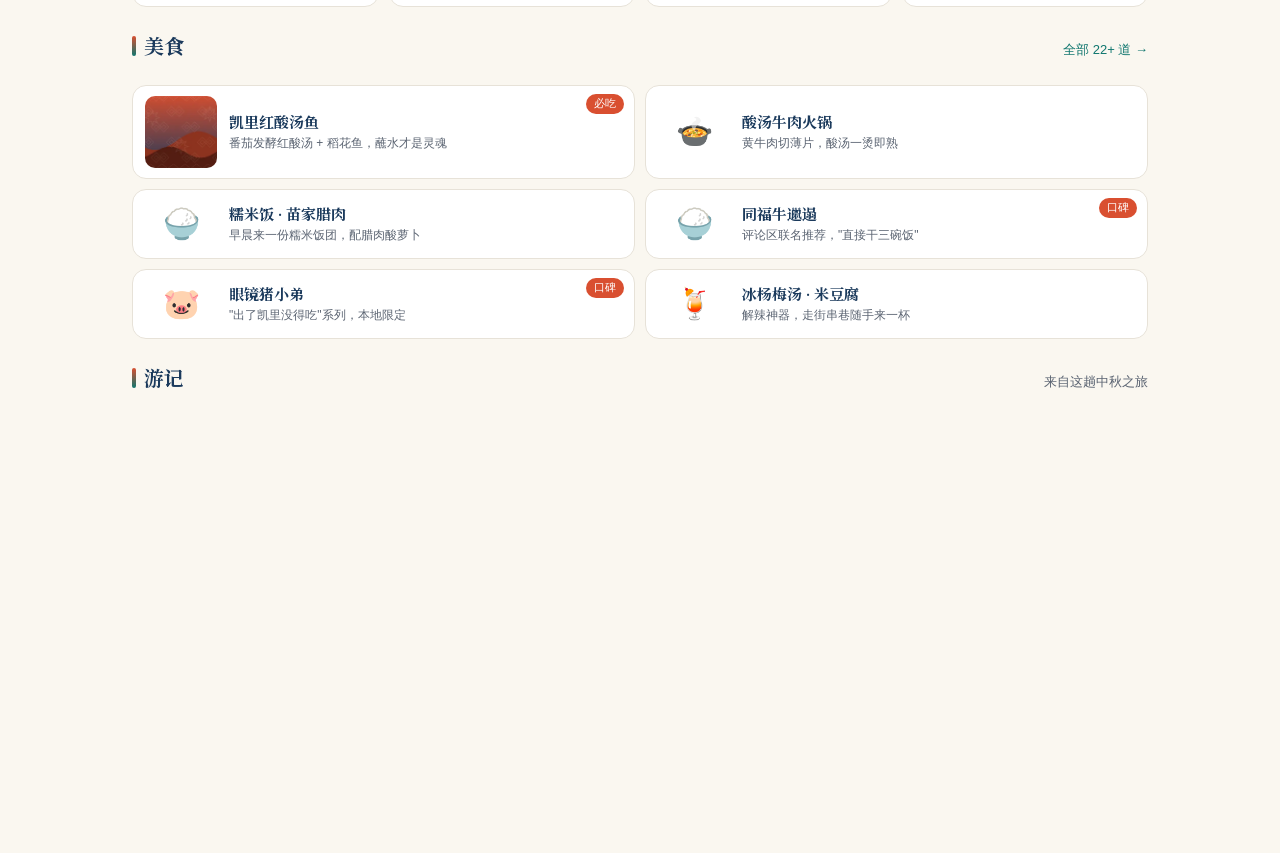
==== commit 51aecf34: "性能优化：标题字体改自托管子集，首访传输 1524KB→275KB；SW 改 stale-while-revalidate 升 v6 - 字体：Google Fonts（221KB CSS + 119" ====
--- a/index.html
+++ b/index.html
@@ -12,10 +12,12 @@
 <link rel="manifest" href="manifest.webmanifest">
 <link rel="icon" href="assets/icon-192.png">
 <link rel="apple-touch-icon" href="assets/icon-192.png">
-<link rel="preconnect" href="https://fonts.googleapis.com">
-<link rel="preconnect" href="https://fonts.gstatic.com" crossorigin>
-<link href="https://fonts.googleapis.com/css2?family=Noto+Serif+SC:wght@700;900&display=swap" rel="stylesheet">
+<!-- 标题字体已自托管为子集（assets/fonts/noto-serif-sc-subset.woff2），不再请求 Google Fonts -->
+<link rel="preload" as="font" type="font/woff2" href="assets/fonts/noto-serif-sc-subset.woff2" crossorigin>
 <link rel="stylesheet" href="css/style.css">
+<link rel="preload" as="image" href="assets/img/banner-kaili-800.webp"
+      imagesrcset="assets/img/banner-kaili-400.webp 400w, assets/img/banner-kaili-800.webp 800w"
+      imagesizes="(max-width:640px) 100vw, 720px" fetchpriority="high">
 </head>
 <body data-page="home">
 
--- a/css/style.css
+++ b/css/style.css
@@ -2,6 +2,19 @@
    主色 靛蓝 #1B3A5C | 青绿 #0F766E | 酸汤红 CTA #D94F30
    苗银 #C0C7D1 | 米白 #FAF7F0 | 正文 #1F2937
    标题 思源宋体/霞鹜文楷 · 正文 PingFang SC / Noto Sans SC */
+
+/* ===== 标题字体：自托管子集 =====
+   源字体 Noto Serif SC（Copyright 2017-2024 Adobe，SIL Open Font License 1.1）
+   已按本站标题实际用字子集化，保留 wght 200-900 可变轴。
+   单文件 167KB 取代原先 Google Fonts 的 221KB CSS + 1195KB 字体分片，且不再依赖第三方域名。
+   新增/修改标题文案后，请重跑 tools/subset-font.py 重新生成。 */
+@font-face {
+  font-family: "Noto Serif SC";
+  font-style: normal;
+  font-weight: 200 900;
+  font-display: swap;                       /* 字体未到货时先用系统宋体渲染，避免白屏 */
+  src: url("../assets/fonts/noto-serif-sc-subset.woff2") format("woff2");
+}
 
 :root {
   --indigo: #1B3A5C;
@@ -15,7 +28,8 @@
   --line: #E7E2D8;
   --radius: 14px;
   --pad: 16px;           /* 移动端卡片边距 16px */
-  --font-title: "LXGW WenKai", "Noto Serif SC", "Source Han Serif SC", "Songti SC", serif;
+  /* 标题字体：Noto Serif SC 由页面异步加载；未到货前用系统宋体兜底，避免字体切换时版式跳动 */
+  --font-title: "Noto Serif SC", "Source Han Serif SC", "Songti SC", "SimSun", serif;
   --font-body: "PingFang SC", "Noto Sans SC", "Microsoft YaHei", sans-serif;
 }
 
@@ -392,9 +406,12 @@
 .tabbar {
   position: fixed; left: 0; right: 0; bottom: 0; z-index: 80;
   display: flex; justify-content: space-around;
-  background: rgba(255,255,255,.96); backdrop-filter: blur(8px);
+  /* 原来这里是 backdrop-filter: blur(8px)，滚动时每帧都要重新合成模糊，移动端持续掉帧；
+     底部栏本身是纯色浅底，用不透明背景视觉几乎无差别，但省掉整层合成开销 */
+  background: #fff;
   border-top: 1px solid var(--line);
   padding-bottom: env(safe-area-inset-bottom);
+  contain: layout paint;
 }
 .tab {
   display: flex; flex-direction: column; align-items: center; gap: 2px;
@@ -487,4 +504,15 @@
 }
 .pack-note b { color: var(--teal); }
 .pack-card.tip { border-color: rgba(15,118,110,.4); background: #F0F9F7; }
+
+/* ===== 渲染性能：长列表延迟渲染 =====
+   下方内容未进入视口前跳过布局与绘制，降低首页/探索页/美食页的首屏渲染成本。
+   不支持该属性的浏览器直接忽略，无副作用。 */
+.food-list,
+.note-list,
+.cul-list {
+  content-visibility: auto;
+  contain-intrinsic-size: 720px;
+  contain-intrinsic-size: auto 720px;   /* 记住上次真实高度，避免滚动条跳动 */
+}
 .pack-card.tip h3 { color: var(--teal); }
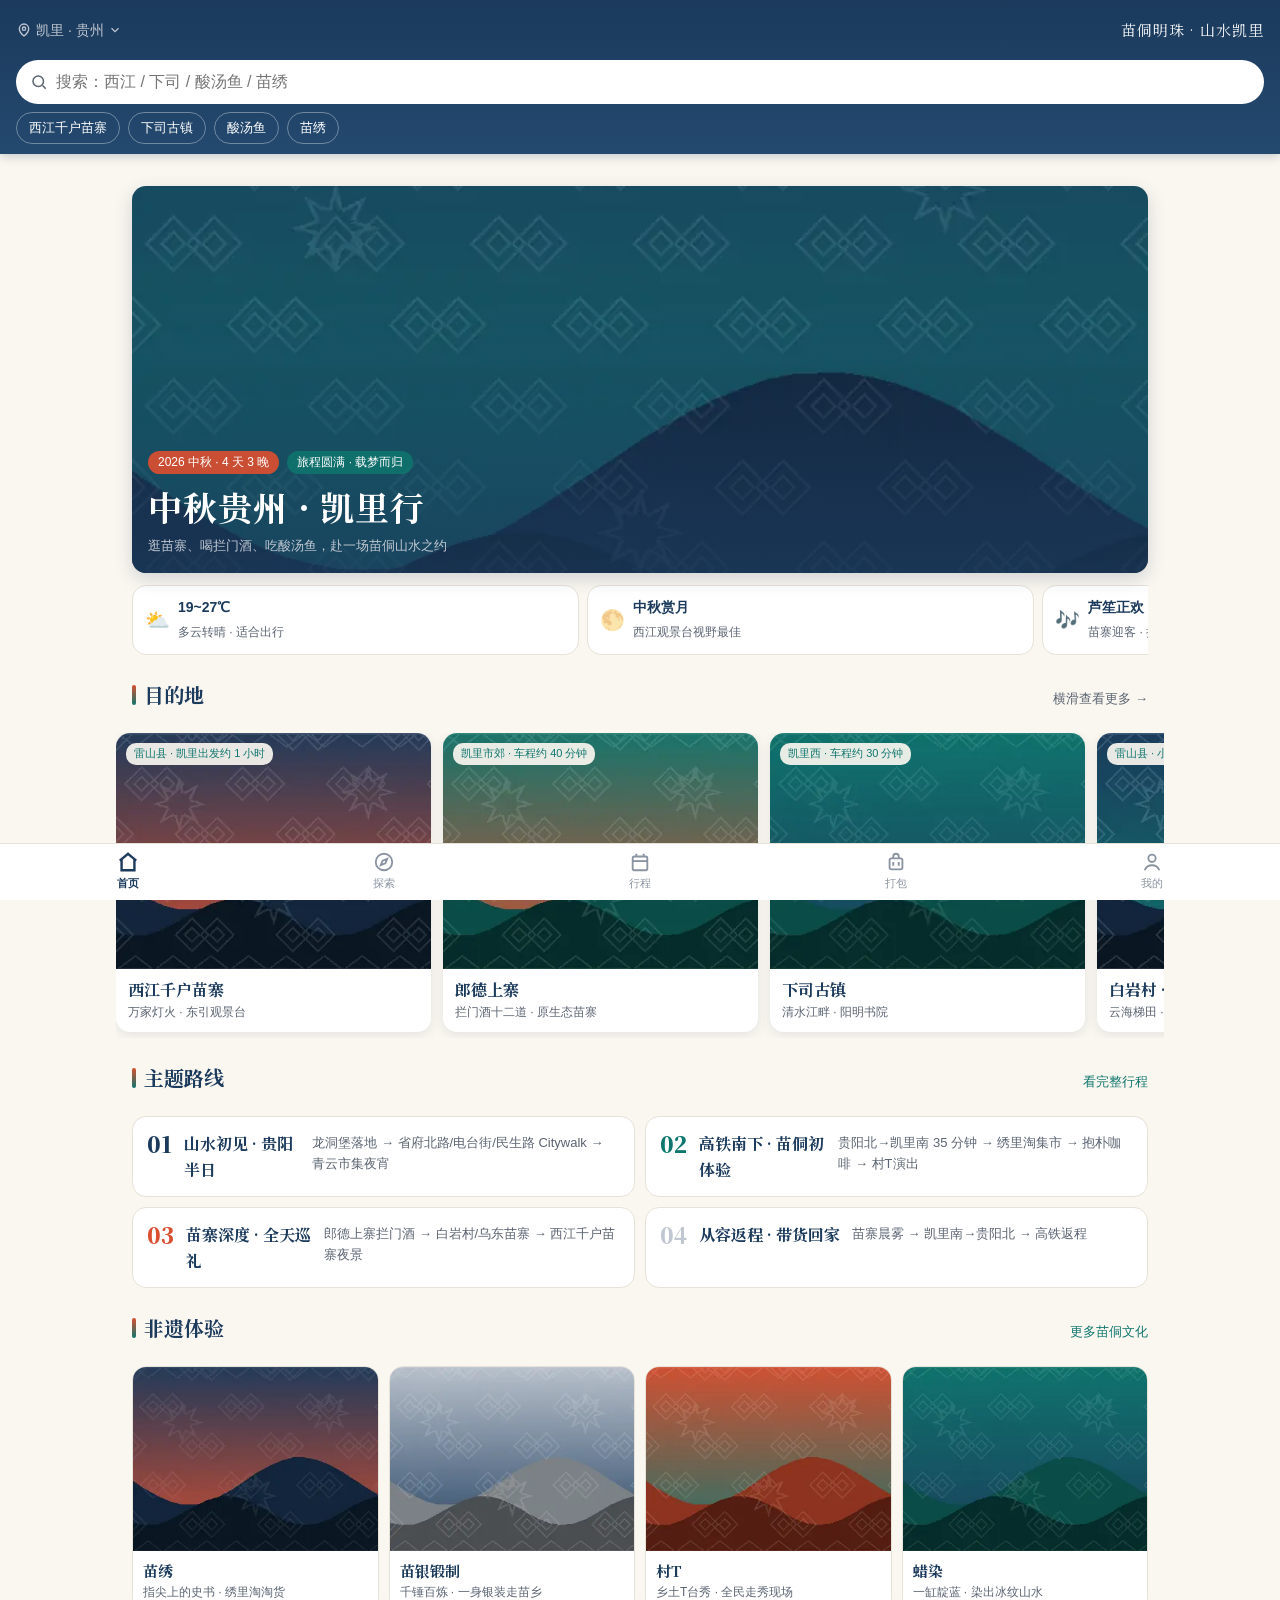
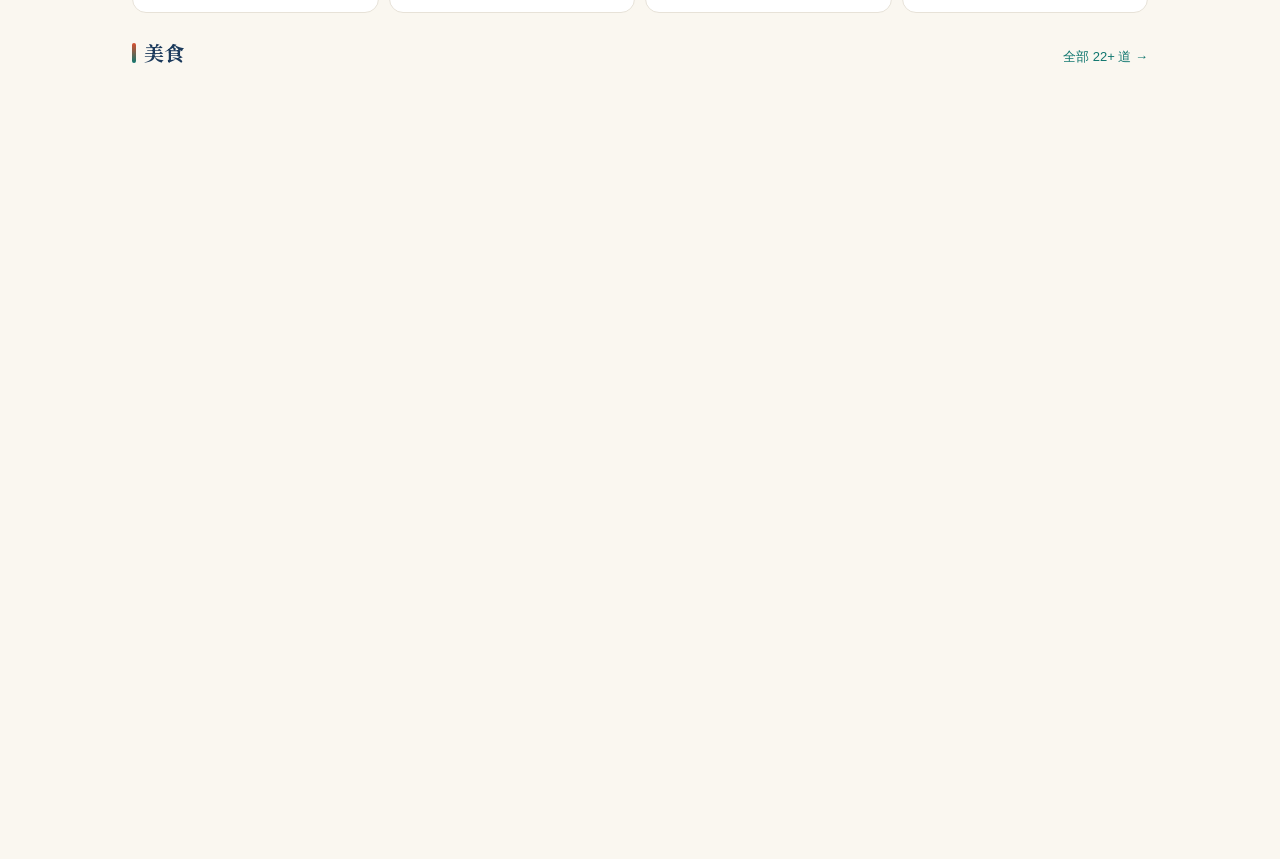
==== commit fdcce550: "修复点击底部 Tab 页面会闪：公共壳改为 HTML 静态标记，SW 升 v7 根因（CDP Tracing 逐帧实测，非推测）   公共壳（顶栏 + 底部 Tab）由 js/layout.js 注入" ====
--- a/index.html
+++ b/index.html
@@ -13,6 +13,8 @@
 <link rel="icon" href="assets/icon-192.png">
 <link rel="apple-touch-icon" href="assets/icon-192.png">
 <!-- 标题字体已自托管为子集（assets/fonts/noto-serif-sc-subset.woff2），不再请求 Google Fonts -->
+<!-- shell:critical — 首帧即上主题底色，避免外部样式表到达前出现白闪 -->
+<style>html{background:#FAF7F0}</style>
 <link rel="preload" as="font" type="font/woff2" href="assets/fonts/noto-serif-sc-subset.woff2" crossorigin>
 <link rel="stylesheet" href="css/style.css">
 <link rel="preload" as="image" href="assets/img/banner-kaili-800.webp"
@@ -20,6 +22,55 @@
       imagesizes="(max-width:640px) 100vw, 720px" fetchpriority="high">
 </head>
 <body data-page="home">
+<!-- shell:topbar — 由 tools/build-shell.py 生成，改壳请改脚本后重跑 -->
+<header class="topbar">
+  <div class="topbar-row">
+    <button class="loc-btn" id="locBtn" aria-label="定位">
+      <svg viewBox="0 0 24 24" width="16" height="16" fill="none" stroke="currentColor" stroke-width="2"><path d="M12 21s-7-5.5-7-11a7 7 0 1 1 14 0c0 5.5-7 11-7 11z"/><circle cx="12" cy="10" r="2.5"/></svg>
+      <span id="locText">凯里 · 贵州</span>
+      <svg viewBox="0 0 24 24" width="14" height="14" fill="none" stroke="currentColor" stroke-width="2"><path d="m6 9 6 6 6-6"/></svg>
+    </button>
+    <span class="topbar-title">苗侗明珠 · 山水凯里</span>
+  </div>
+  <div class="search-wrap">
+    <svg class="search-ico" viewBox="0 0 24 24" width="18" height="18" fill="none" stroke="currentColor" stroke-width="2"><circle cx="11" cy="11" r="7"/><path d="m21 21-4.3-4.3"/></svg>
+    <input id="searchInput" type="search" placeholder="搜索：西江 / 下司 / 酸汤鱼 / 苗绣" autocomplete="off" aria-label="搜索目的地、美食、非遗">
+    <button class="search-clear" id="searchClear" hidden aria-label="清空搜索">✕</button>
+  </div>
+  <div class="hot-chips" id="hotChips">
+    <a class="chip-link" href="index.html?kw=西江" data-kw="西江">西江千户苗寨</a>
+    <a class="chip-link" href="index.html?kw=下司" data-kw="下司">下司古镇</a>
+    <a class="chip-link" href="explore.html?kw=酸汤鱼" data-kw="酸汤鱼">酸汤鱼</a>
+    <a class="chip-link" href="explore.html?kw=苗绣" data-kw="苗绣">苗绣</a>
+  </div>
+</header>
+<!-- /shell:topbar -->
+
+<!-- shell:tabbar — 由 tools/build-shell.py 生成，改壳请改脚本后重跑 -->
+<nav class="tabbar" aria-label="主导航">
+  <a class="tab active" href="index.html" aria-label="首页">
+    <svg viewBox="0 0 24 24" fill="none" stroke="currentColor" stroke-width="2"><path d="M3 10.5 12 3l9 7.5"/><path d="M5 9.5V21h14V9.5"/></svg>
+    <span>首页</span>
+  </a>
+  <a class="tab" href="explore.html" aria-label="探索">
+    <svg viewBox="0 0 24 24" fill="none" stroke="currentColor" stroke-width="2"><circle cx="12" cy="12" r="9"/><path d="m15.5 8.5-2 5-5 2 2-5z"/></svg>
+    <span>探索</span>
+  </a>
+  <a class="tab" href="trip.html" aria-label="行程">
+    <svg viewBox="0 0 24 24" fill="none" stroke="currentColor" stroke-width="2"><path d="M8 3v3M16 3v3"/><rect x="4" y="6" width="16" height="15" rx="2"/><path d="M4 11h16"/></svg>
+    <span>行程</span>
+  </a>
+  <a class="tab" href="pack.html" aria-label="打包">
+    <svg viewBox="0 0 24 24" fill="none" stroke="currentColor" stroke-width="2"><rect x="5" y="8" width="14" height="12" rx="2"/><path d="M9 8V6a3 3 0 0 1 6 0v2M9 12v4M15 12v4"/></svg>
+    <span>打包</span>
+  </a>
+  <a class="tab" href="me.html" aria-label="我的">
+    <svg viewBox="0 0 24 24" fill="none" stroke="currentColor" stroke-width="2"><circle cx="12" cy="8" r="4"/><path d="M4 21c1.5-4 5-5.5 8-5.5s6.5 1.5 8 5.5"/></svg>
+    <span>我的</span>
+  </a>
+</nav>
+<!-- /shell:tabbar -->
+
 
 <main id="app">
 <section class="view" data-view="home">
--- a/css/style.css
+++ b/css/style.css
@@ -34,7 +34,14 @@
 }
 
 * { margin: 0; padding: 0; box-sizing: border-box; }
-html { scroll-behavior: smooth; -webkit-text-size-adjust: 100%; }
+html {
+  scroll-behavior: smooth;
+  -webkit-text-size-adjust: 100%;
+  background: var(--bg);          /* 画布底色；配合各页 head 里的内联 critical style，样式表到达前也不是白屏 */
+  /* 去掉浏览器默认的点击高亮：点底部 Tab / 卡片时会闪一层灰蓝色，很像"页面闪了一下"。
+     移除后由下方「点击反馈」小节提供受控的反馈，触感不丢。 */
+  -webkit-tap-highlight-color: transparent;
+}
 body {
   font-family: var(--font-body);
   font-size: 16px;            /* 正文 ≥16px */
@@ -98,12 +105,18 @@
 .search-clear { color: var(--ink-2); width: 44px; }
 .hot-chips { display: flex; gap: 8px; margin-top: 8px; overflow-x: auto; scrollbar-width: none; }
 .hot-chips::-webkit-scrollbar { display: none; }
-.hot-chips button {
+/* 热词样式同时覆盖 <button> 和 <a class="chip-link">：
+   壳是静态生成的热词一律是 <a>（可右键/新标签打开），早先只写了 button 选择器，
+   导致热词一直以裸链接呈现、没有胶囊边框。 */
+.hot-chips button,
+.hot-chips .chip-link {
   flex: none; min-height: 32px; padding: 4px 12px;
+  display: inline-flex; align-items: center;
   border: 1px solid rgba(255,255,255,.35); border-radius: 16px;
   color: #fff; font-size: 13px;
 }
-.hot-chips button:active { background: rgba(255,255,255,.18); }
+.hot-chips button:active,
+.hot-chips .chip-link:active { background: rgba(255,255,255,.18); }
 
 /* ===== 视图容器 ===== */
 .view { padding: var(--pad); max-width: 1080px; margin: 0 auto; }
@@ -421,6 +434,17 @@
 .tab svg { width: 22px; height: 22px; }
 .tab.active { color: var(--indigo); font-weight: 600; }
 .tab.active svg { stroke-width: 2.6; }
+
+/* ===== 点击反馈 =====
+   全局移除了 -webkit-tap-highlight-color（默认高亮会在点击瞬间闪一层灰蓝），
+   这里为可点元素补上受控、即时的反馈，避免"点了没反应"。 */
+.tab:active { background: rgba(27,58,92,.08); border-radius: 10px; }
+.dest-card:active,
+.craft-card:active,
+.ex-card:active,
+.cul-card:active,
+.food-item:active,
+.note-card:active { opacity: .82; }
 
 /* ===== 搜索高亮隐藏 ===== */
 .hide-by-search { display: none !important; }
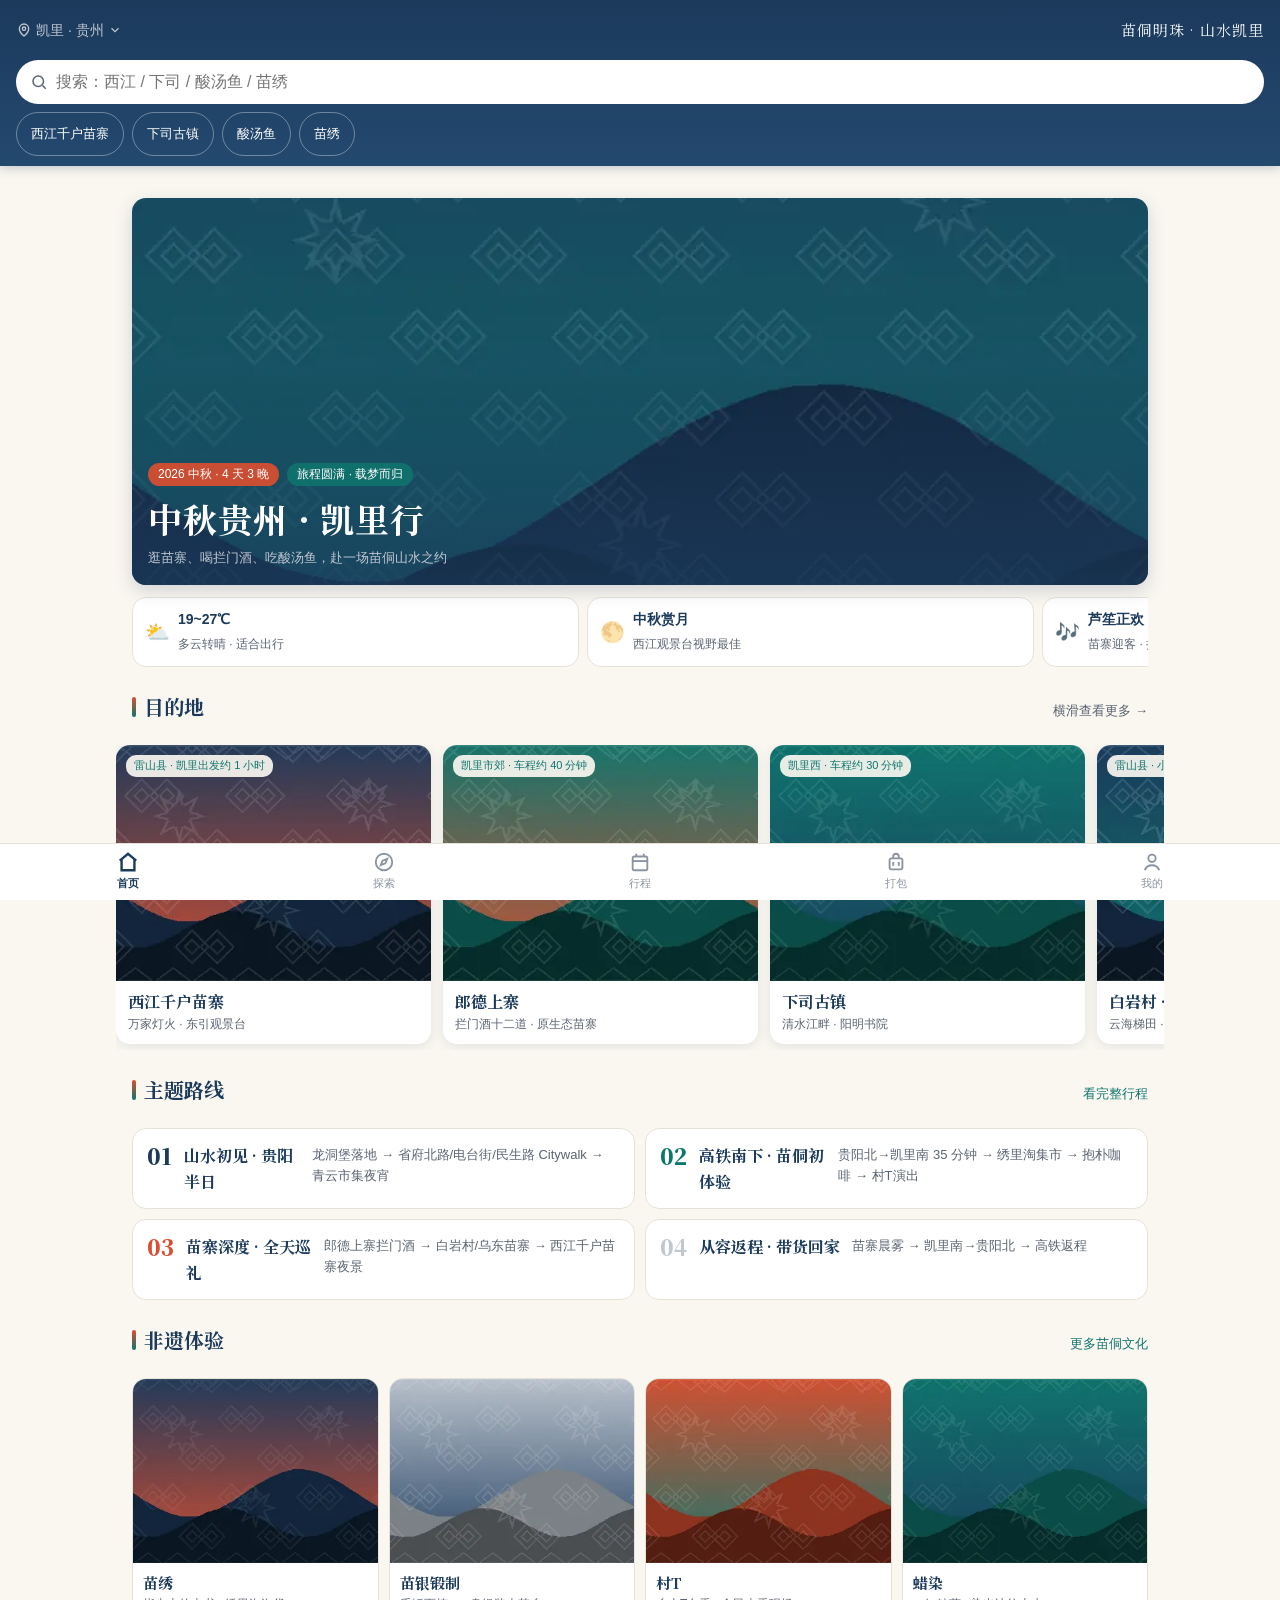
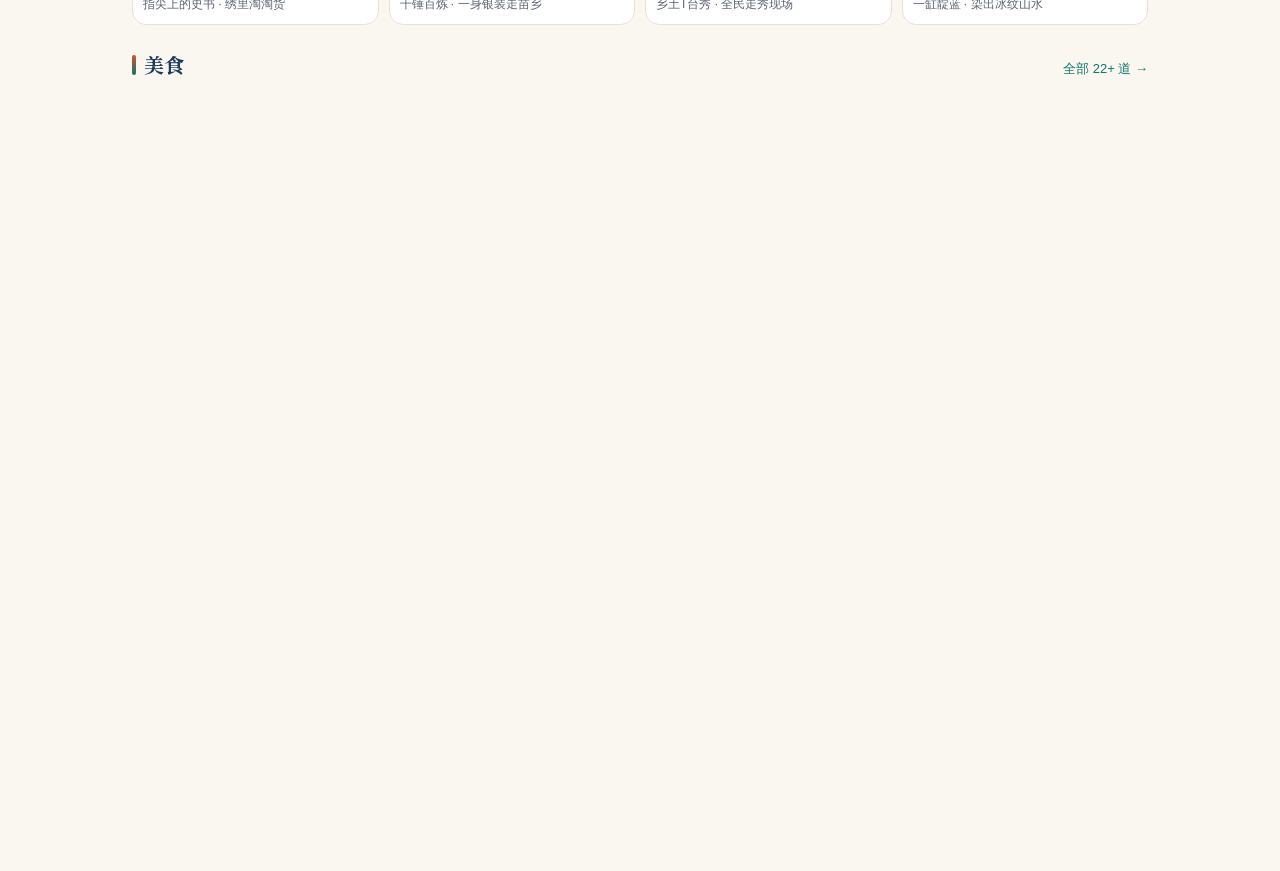
==== commit 3ae94e10: "打包清单可访问性 + 离线与导航修复，SW 升 v8 按钮居中： - .btn-ghost/.btn-cta 显式居中。<button> 的 UA 默认 text-align:center，<a> 却" ====
--- a/index.html
+++ b/index.html
@@ -48,7 +48,7 @@
 
 <!-- shell:tabbar — 由 tools/build-shell.py 生成，改壳请改脚本后重跑 -->
 <nav class="tabbar" aria-label="主导航">
-  <a class="tab active" href="index.html" aria-label="首页">
+  <a class="tab active" href="index.html" aria-label="首页" aria-current="page">
     <svg viewBox="0 0 24 24" fill="none" stroke="currentColor" stroke-width="2"><path d="M3 10.5 12 3l9 7.5"/><path d="M5 9.5V21h14V9.5"/></svg>
     <span>首页</span>
   </a>
--- a/css/style.css
+++ b/css/style.css
@@ -107,12 +107,15 @@
 .hot-chips::-webkit-scrollbar { display: none; }
 /* 热词样式同时覆盖 <button> 和 <a class="chip-link">：
    壳是静态生成的热词一律是 <a>（可右键/新标签打开），早先只写了 button 选择器，
-   导致热词一直以裸链接呈现、没有胶囊边框。 */
+   导致热词一直以裸链接呈现、没有胶囊边框。
+   高度直接给到 44px 与上方搜索框齐平：试过用 ::after 撑热区保留 32px 视觉，
+   但 .hot-chips 是 overflow-x:auto（overflow-y 被连带算成 auto），伪元素溢出部分会被裁掉，
+   实测上下各扩 6px 只剩 4px，凑不满 44 —— 所以不玩伪元素，老老实实给足高度。 */
 .hot-chips button,
 .hot-chips .chip-link {
-  flex: none; min-height: 32px; padding: 4px 12px;
-  display: inline-flex; align-items: center;
-  border: 1px solid rgba(255,255,255,.35); border-radius: 16px;
+  flex: none; min-height: 44px; padding: 0 14px;
+  display: inline-flex; align-items: center; justify-content: center;
+  border: 1px solid rgba(255,255,255,.35); border-radius: 22px;
   color: #fff; font-size: 13px;
 }
 .hot-chips button:active,
@@ -253,12 +256,16 @@
 
 /* ===== 按钮 ===== */
 .btn-cta {
+  display: inline-flex; align-items: center; justify-content: center; text-align: center;
   background: var(--cta); color: #fff; border-radius: 22px;
   padding: 0 20px; min-height: 44px; font-size: 15px; font-weight: 600;
   box-shadow: 0 3px 10px rgba(217,79,48,.35);
 }
 .btn-cta:active { transform: scale(.97); }
+/* 必须显式居中：<button> 浏览器默认 text-align:center，<a> 却是继承值（左对齐），
+   同一个 .btn-ghost 用在 <button id="dlBtn"> 与 <a href="pack.html"> 上时文字位置不一致。 */
 .btn-ghost {
+  display: inline-flex; align-items: center; justify-content: center; text-align: center;
   border: 1px solid var(--teal); color: var(--teal); border-radius: 22px;
   padding: 0 16px; min-height: 44px; font-size: 14px;
   background: rgba(15,118,110,.05);
@@ -268,7 +275,7 @@
 .explore-tabs { display: flex; gap: 8px; overflow-x: auto; scrollbar-width: none; margin-bottom: 12px; }
 .explore-tabs::-webkit-scrollbar { display: none; }
 .explore-tabs button {
-  flex: none; min-height: 36px; padding: 4px 16px; border-radius: 18px;
+  flex: none; min-height: 44px; padding: 8px 16px; border-radius: 18px;   /* 触控目标 ≥44px */
   background: var(--card); border: 1px solid var(--line); font-size: 14px; color: var(--ink-2);
 }
 .explore-tabs button.active { background: var(--indigo); border-color: var(--indigo); color: #fff; }
@@ -324,9 +331,10 @@
 .pack-card.warn h3 { color: var(--cta); }
 .pack-card ul { list-style: none; }
 .pack-card li {
-  font-size: 14px; padding: 8px 0 8px 26px; position: relative;
-  border-top: 1px dashed var(--line); cursor: pointer; min-height: 40px;
-}
+  font-size: 14px; padding: 10px 0 10px 26px; position: relative;
+  border-top: 1px dashed var(--line); cursor: pointer; min-height: 44px;  /* 触控目标 ≥44px */
+}
+.pack-card li:focus-visible { outline: 3px solid var(--teal); outline-offset: -3px; border-radius: 6px; }
 .pack-card li::before {
   content: ""; position: absolute; left: 0; top: 10px;
   width: 18px; height: 18px; border: 2px solid var(--silver); border-radius: 5px;
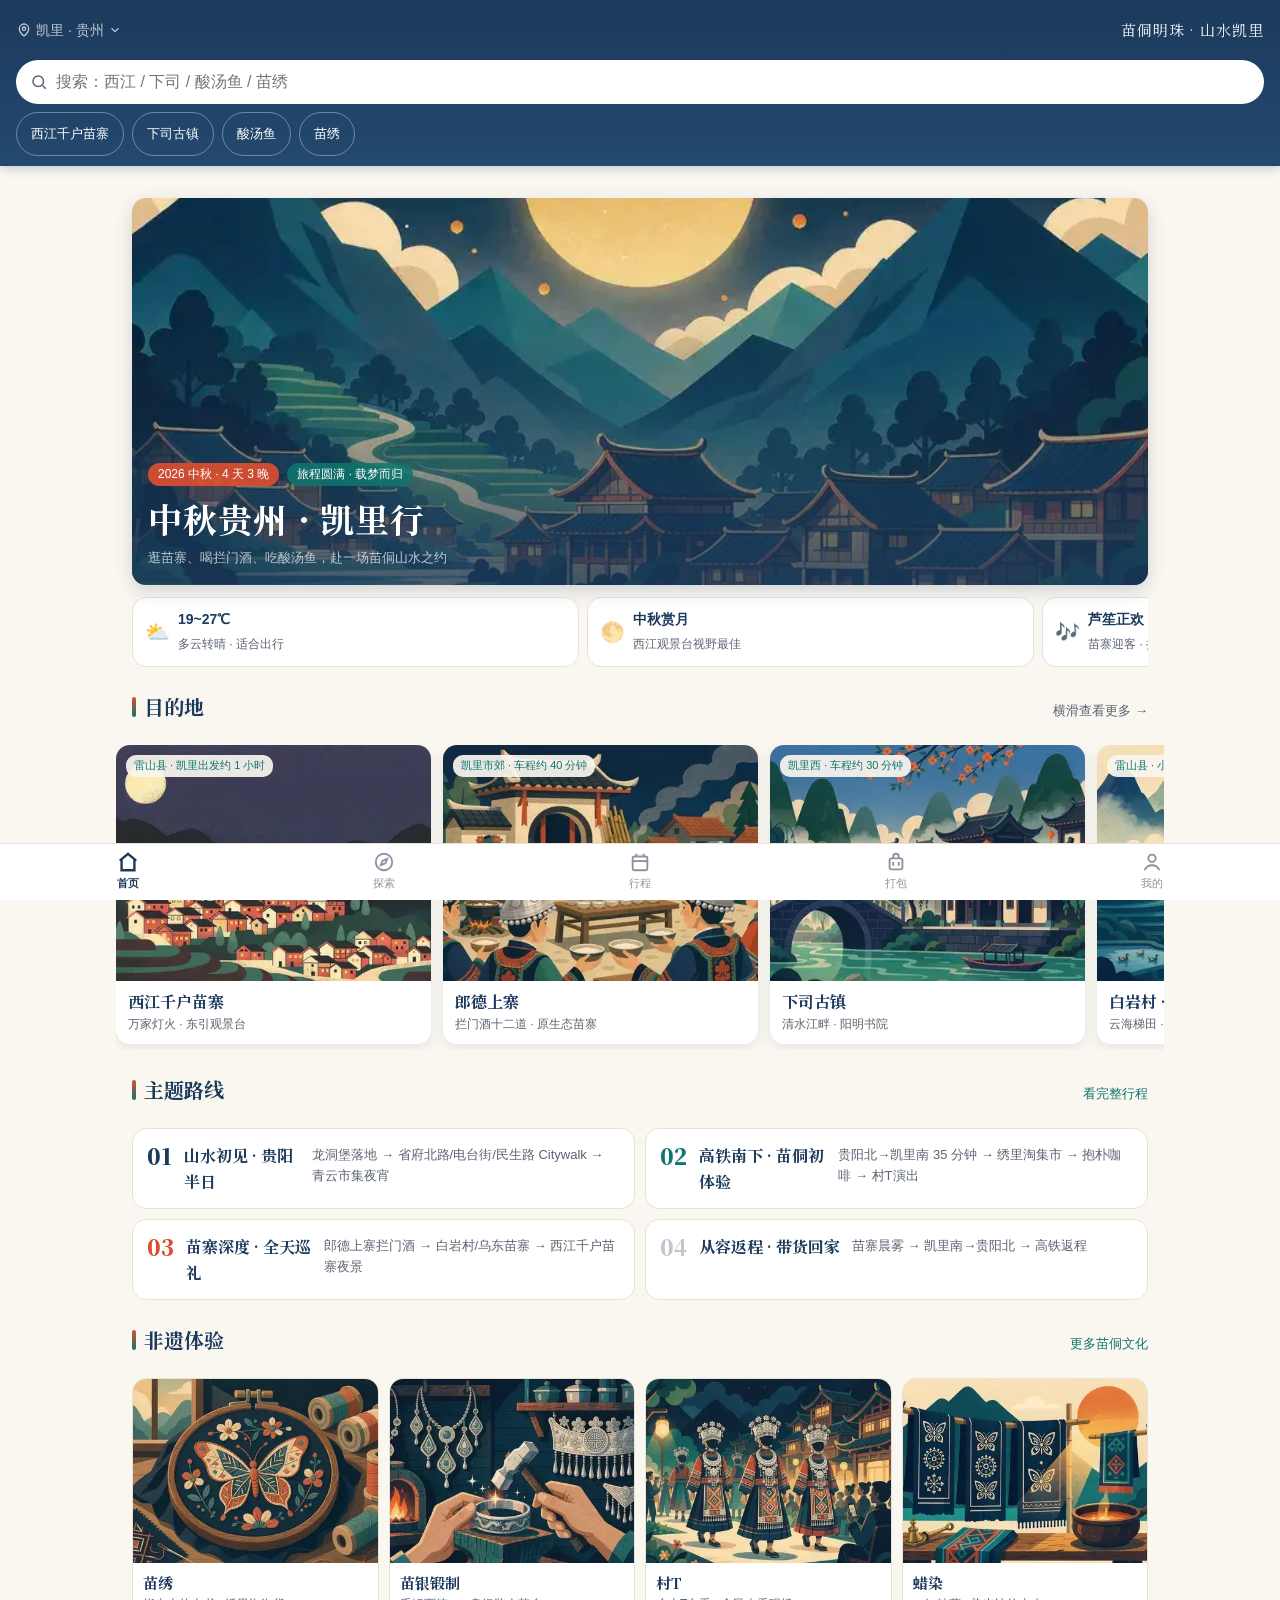
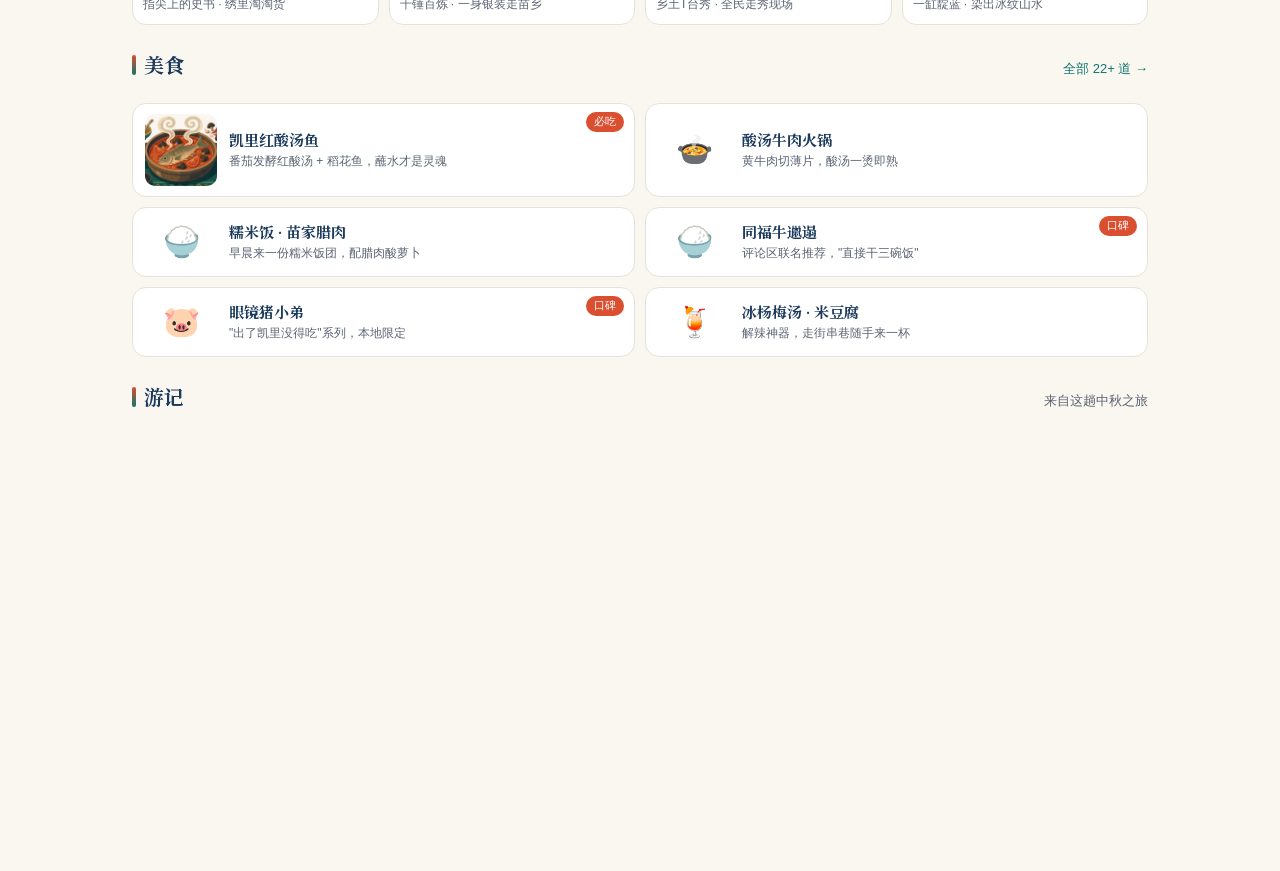
==== commit ec50783c: "功能接线 + 配图图标焕新，SW 升 v9 功能接线（此前"声明了但没接上"的部分）： - js/data.js 10 → 43 条，补齐美食 23 / 住宿 4 / 苗侗文化 3 / 游记 3 的详" ====
--- a/index.html
+++ b/index.html
@@ -191,25 +191,25 @@
       <div><h3>凯里红酸汤鱼</h3><p>番茄发酵红酸汤 + 稻花鱼，蘸水才是灵魂</p></div>
       <span class="food-tag">必吃</span>
     </a>
-    <div class="food-item">
+    <div class="food-item" data-detail="f-baisuan">
       <span class="food-emoji">🍲</span>
       <div><h3>酸汤牛肉火锅</h3><p>黄牛肉切薄片，酸汤一烫即熟</p></div>
     </div>
-    <div class="food-item">
+    <div class="food-item" data-detail="f-nuomi">
       <span class="food-emoji">🍚</span>
       <div><h3>糯米饭 · 苗家腊肉</h3><p>早晨来一份糯米饭团，配腊肉酸萝卜</p></div>
     </div>
-    <div class="food-item" data-keywords="同福 牛邋遢">
+    <div class="food-item" data-detail="f-tongfu" data-keywords="同福 牛邋遢">
       <span class="food-emoji">🍚</span>
       <div><h3>同福牛邋遢</h3><p>评论区联名推荐，"直接干三碗饭"</p></div>
       <span class="food-tag">口碑</span>
     </div>
-    <div class="food-item" data-keywords="眼镜 猪小弟">
+    <div class="food-item" data-detail="f-zhuxiaodi" data-keywords="眼镜 猪小弟">
       <span class="food-emoji">🐷</span>
       <div><h3>眼镜猪小弟</h3><p>"出了凯里没得吃"系列，本地限定</p></div>
       <span class="food-tag">口碑</span>
     </div>
-    <div class="food-item">
+    <div class="food-item" data-detail="f-bing">
       <span class="food-emoji">🍹</span>
       <div><h3>冰杨梅汤 · 米豆腐</h3><p>解辣神器，走街串巷随手来一杯</p></div>
     </div>
@@ -218,17 +218,17 @@
   <!-- 游记 -->
   <div class="sec-head"><h2>游记</h2><span class="sec-sub">来自这趟中秋之旅</span></div>
   <div class="note-list">
-    <article class="note-card">
+    <article class="note-card" data-detail="n-xijiang-night">
       <h3>在中秋夜的西江，看万家灯火亮成星河</h3>
       <p>东引观景台 19:30 灯全亮，人不算挤，拍照记得带广角……</p>
       <span class="note-meta">Day 3 · 西江千户苗寨</span>
     </article>
-    <article class="note-card">
+    <article class="note-card" data-detail="n-lanmen">
       <h3>十二道拦门酒，第一道就得回礼</h3>
       <p>郎德上寨 11 点开寨，牛角杯千万别用手接，不然要喝完……</p>
       <span class="note-meta">Day 3 · 郎德上寨</span>
     </article>
-    <article class="note-card">
+    <article class="note-card" data-detail="n-cunt">
       <h3>村T：在凯里看了一场最野的时装秀</h3>
       <p>没有明星，全是本地叔叔阿姨，氛围比大秀还炸……</p>
       <span class="note-meta">Day 2 · 凯里</span>
--- a/css/style.css
+++ b/css/style.css
@@ -382,6 +382,34 @@
 .me-item span { font-size: 12px; color: var(--ink-2); }
 .me-tip { margin-top: 16px; font-size: 13px; color: var(--ink-2); }
 
+/* ===== 收藏列表（我的页，点「我的收藏」展开） ===== */
+.fav-list { display: flex; flex-direction: column; gap: 8px; }
+.fav-row {
+  display: flex; align-items: center; gap: 10px;
+  min-height: 64px; padding: 10px; cursor: pointer;
+  background: var(--card); border: 1px solid var(--line); border-radius: var(--radius);
+}
+.fav-row:active { opacity: .82; }
+.fav-row img,
+.fav-row .fav-face {
+  flex: none; width: 56px; height: 56px; border-radius: 8px; object-fit: cover;
+}
+.fav-row .fav-face {
+  display: flex; align-items: center; justify-content: center; font-size: 26px;
+  background: linear-gradient(135deg, rgba(27,58,92,.07), rgba(15,118,110,.12));
+}
+.fav-row > div { flex: 1; min-width: 0; }
+.fav-row b { display: block; font-size: 15px; }
+.fav-row i {
+  display: block; font-style: normal; font-size: 12px; color: var(--ink-2); margin-top: 2px;
+  overflow: hidden; text-overflow: ellipsis; white-space: nowrap;
+}
+.fav-row .fav-go { flex: none; font-size: 20px; color: var(--silver); }
+.fav-empty {
+  padding: 14px; font-size: 13px; color: var(--ink-2); line-height: 1.6;
+  background: var(--card); border: 1px dashed var(--line); border-radius: var(--radius);
+}
+
 /* ===== 详情浮层 + 固定预订栏 ===== */
 .detail { position: fixed; inset: 0; z-index: 90; }
 .detail-mask { position: absolute; inset: 0; background: rgba(27,58,92,.55); }
@@ -399,6 +427,16 @@
 }
 .detail-body { overflow-y: auto; padding: 18px 16px 16px; }
 .detail-body img { border-radius: var(--radius); width: 100%; aspect-ratio: 16/9; object-fit: cover; }
+/* 无照片条目（多为美食店）的头图：与列表卡片用同一个 emoji，避免硬塞风景照 */
+.detail-body .detail-emoji {
+  border-radius: var(--radius); width: 100%; aspect-ratio: 16/9;
+  display: flex; align-items: center; justify-content: center;
+  font-size: 60px; line-height: 1;
+  background: linear-gradient(135deg, rgba(27,58,92,.07), rgba(15,118,110,.12));
+}
+/* 手绘 SVG 图标头图：铺满整个 16:9 容器，自带头图底色，不再透出渐变 */
+.detail-body .detail-emoji.detail-icon { background: none; padding: 0; }
+.detail-body .detail-emoji.detail-icon svg { width: 100%; height: 100%; display: block; border-radius: var(--radius); }
 .detail-body h2 { font-size: 22px; color: var(--indigo); margin: 12px 0 4px; }
 .detail-body .d-tag { font-size: 12px; color: var(--teal); }
 .detail-body p { margin-top: 10px; font-size: 15px; color: var(--ink); }
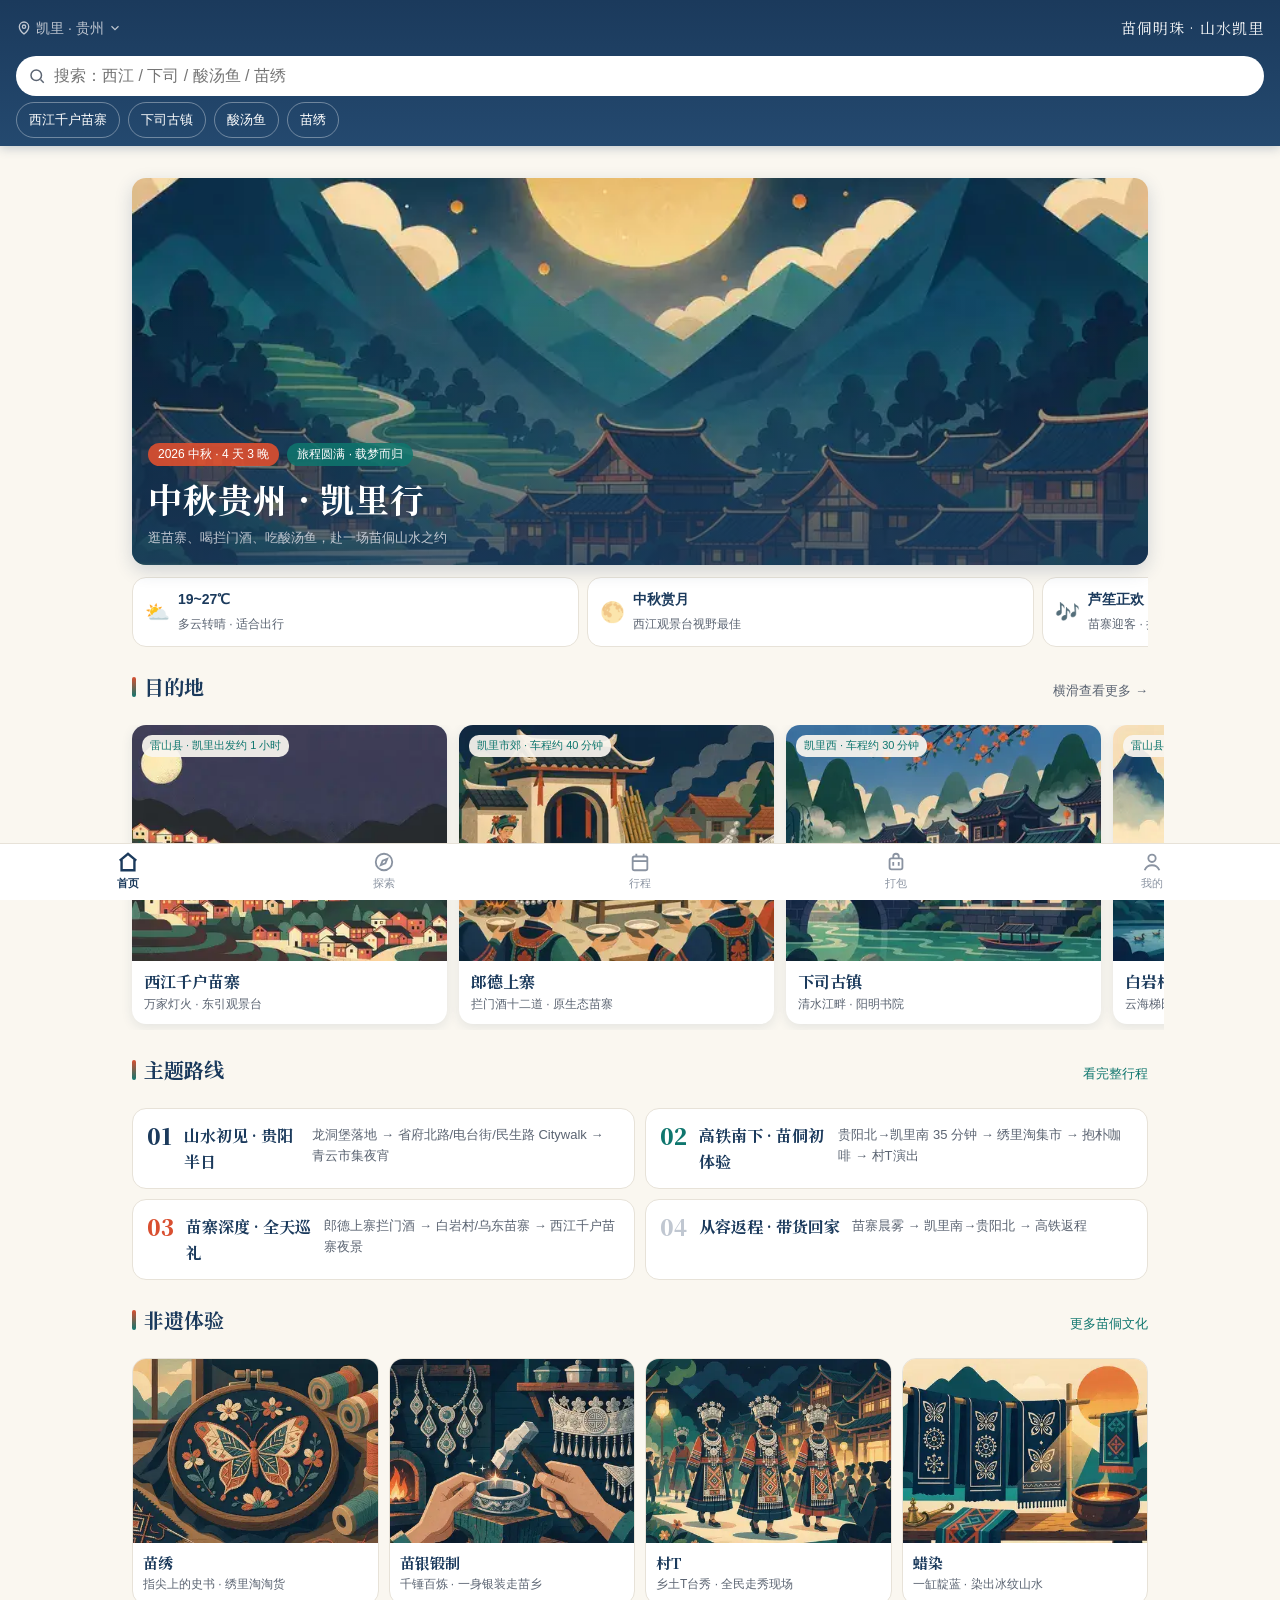
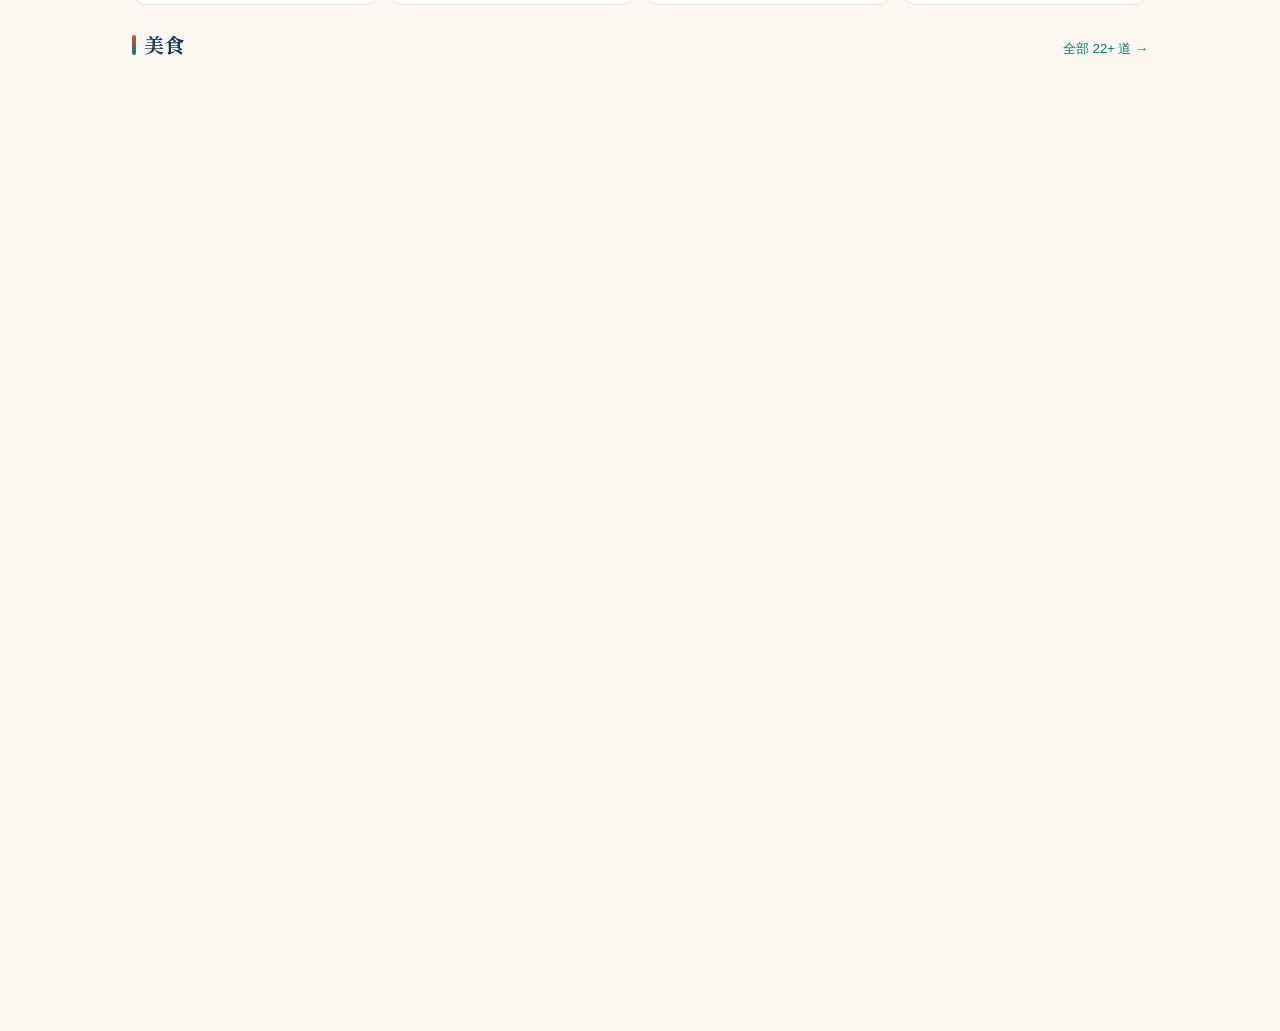
==== commit 4de65daa: "细节优化 6 项：搜索区瘦身、Toast 修复、缩放锁、横滑对齐、游记扩容、CTA 字号 1 搜索区高度：顶栏 166px → 146px（390×844 机型 20% → 17%）   - .sea" ====
--- a/index.html
+++ b/index.html
@@ -2,7 +2,7 @@
 <html lang="zh-CN">
 <head>
 <meta charset="UTF-8">
-<meta name="viewport" content="width=device-width, initial-scale=1.0, viewport-fit=cover">
+<meta name="viewport" content="width=device-width, initial-scale=1.0, maximum-scale=1.0, user-scalable=no, viewport-fit=cover">
 <meta name="theme-color" content="#1B3A5C">
 <meta name="mobile-web-app-capable" content="yes">
 <meta name="apple-mobile-web-app-capable" content="yes">
@@ -233,7 +233,23 @@
       <p>没有明星，全是本地叔叔阿姨，氛围比大秀还炸……</p>
       <span class="note-meta">Day 2 · 凯里</span>
     </article>
-  </div>
+    <article class="note-card" data-detail="n-suantang">
+      <h3>第一口酸汤鱼，酸得我眯起眼睛</h3>
+      <p>红酸汤是毛辣果发酵的，酸里带回甘，蘸水才是胜负手……</p>
+      <span class="note-meta">Day 2 · 凯里市区</span>
+    </article>
+    <article class="note-card" data-detail="n-xiulitao">
+      <h3>在绣里淘，被绣娘按着绣了一下午</h3>
+      <p>苗绣不打底稿，一针一针数着布的经纬线走，绣歪了直接拆掉重来……</p>
+      <span class="note-meta">Day 2 · 绣里淘市集</span>
+    </article>
+    <article class="note-card" data-detail="n-xiasi">
+      <h3>下司古镇的清晨，安静得只剩江水声</h3>
+      <p>八点前街上几乎没人，牌坊下有人在晒辣椒，狗趴在石阶上懒得抬眼……</p>
+      <span class="note-meta">Day 4 · 下司古镇</span>
+    </article>
+  </div>
+  <p class="sec-more"><a class="sec-link" href="trip.html" data-goto="trip">看这 4 天完整行程 →</a></p>
 
   <!-- 底部咨询 -->
   <div class="consult">
--- a/css/style.css
+++ b/css/style.css
@@ -41,6 +41,9 @@
   /* 去掉浏览器默认的点击高亮：点底部 Tab / 卡片时会闪一层灰蓝色，很像"页面闪了一下"。
      移除后由下方「点击反馈」小节提供受控的反馈，触感不丢。 */
   -webkit-tap-highlight-color: transparent;
+  /* 禁掉双击缩放（保留单指拖动滚动与双指缩放能力由 viewport 元标签统一关闭）。
+     双击缩放会带来 ~300ms 点击延迟，也会让固定定位的顶栏/底栏跟着缩放跳动。 */
+  touch-action: manipulation;
 }
 body {
   font-family: var(--font-body);
@@ -84,7 +87,9 @@
   position: sticky; top: 0; z-index: 50;
   background: linear-gradient(180deg, var(--indigo) 0%, #24496F 100%);
   color: #fff;
-  padding: calc(8px + env(safe-area-inset-top)) var(--pad) 10px;
+  /* 顶栏是吸顶的，高度直接吃掉可视区：44+40+36 + 间距/内边距 ≈ 148px 已是上限。
+     曾经是 166px（搜索框与热词都是 44px 满高），占掉 390×844 机型的 20% 屏幕。 */
+  padding: calc(6px + env(safe-area-inset-top)) var(--pad) 8px;
   box-shadow: 0 2px 10px rgba(27,58,92,.25);
 }
 .topbar-row { display: flex; align-items: center; justify-content: space-between; gap: 8px; }
@@ -94,29 +99,35 @@
 }
 .topbar-title { font-family: var(--font-title); font-size: 15px; letter-spacing: 1px; color: #fff; opacity: .9; }
 .search-wrap {
-  margin-top: 8px; display: flex; align-items: center; gap: 8px;
-  background: #fff; border-radius: 22px; padding: 0 14px; height: 44px;
+  margin-top: 6px; display: flex; align-items: center; gap: 8px;
+  background: #fff; border-radius: 20px; padding: 0 12px; height: 40px;
 }
 .search-ico { color: var(--ink-2); flex: none; }
 #searchInput {
-  flex: 1; border: 0; outline: none; font-size: 16px; min-height: 44px;
+  flex: 1; border: 0; outline: none; font-size: 16px; min-height: 40px;
   background: transparent; color: var(--ink);
 }
-.search-clear { color: var(--ink-2); width: 44px; }
-.hot-chips { display: flex; gap: 8px; margin-top: 8px; overflow-x: auto; scrollbar-width: none; }
+/* 隐藏 WebKit 原生的搜索清除按钮：它跟右侧自定义的 search-clear 会同时出现，
+   一输入就有两个叉并排。input[type=search] 的取消按钮只在这里关得掉。 */
+#searchInput::-webkit-search-cancel-button,
+#searchInput::-webkit-search-decoration {
+  -webkit-appearance: none; appearance: none; display: none;
+}
+.search-clear { color: var(--ink-2); width: 40px; min-height: 40px; }
+.hot-chips { display: flex; gap: 8px; margin-top: 6px; overflow-x: auto; scrollbar-width: none; }
 .hot-chips::-webkit-scrollbar { display: none; }
 /* 热词样式同时覆盖 <button> 和 <a class="chip-link">：
    壳是静态生成的热词一律是 <a>（可右键/新标签打开），早先只写了 button 选择器，
    导致热词一直以裸链接呈现、没有胶囊边框。
-   高度直接给到 44px 与上方搜索框齐平：试过用 ::after 撑热区保留 32px 视觉，
-   但 .hot-chips 是 overflow-x:auto（overflow-y 被连带算成 auto），伪元素溢出部分会被裁掉，
-   实测上下各扩 6px 只剩 4px，凑不满 44 —— 所以不玩伪元素，老老实实给足高度。 */
+   高度 36px：顶栏吸顶，三个 44px 满高元素叠起来太高，按需求压到 36；
+   试过用 ::after 撑热区保留视觉高度，但 .hot-chips 是 overflow-x:auto
+   （overflow-y 被连带算成 auto），伪元素溢出部分会被裁掉，实测上下各扩 6px 只剩 4px —— 不玩伪元素。 */
 .hot-chips button,
 .hot-chips .chip-link {
-  flex: none; min-height: 44px; padding: 0 14px;
+  flex: none; min-height: 36px; padding: 0 12px;
   display: inline-flex; align-items: center; justify-content: center;
-  border: 1px solid rgba(255,255,255,.35); border-radius: 22px;
-  color: #fff; font-size: 13px;
+  border: 1px solid rgba(255,255,255,.35); border-radius: 18px;
+  color: #fff; font-size: 12.5px;
 }
 .hot-chips button:active,
 .hot-chips .chip-link:active { background: rgba(255,255,255,.18); }
@@ -172,12 +183,21 @@
 }
 .sec-sub, .sec-link { font-size: 13px; color: var(--ink-2); min-height: 44px; display: inline-flex; align-items: center; }
 .sec-link { color: var(--teal); font-weight: 500; }
+/* 区块末尾的「看更多」一行（游记 → 完整行程），右对齐跟 sec-head 的链接呼应 */
+.sec-more { margin-top: 12px; display: flex; justify-content: flex-end; }
 
 /* ===== 目的地横滑卡片 ===== */
+/* 负外边距 + 等量左内边距，让卡片能贴着屏幕边滑出、静止时又与其它内容左对齐。
+   关键在 scroll-padding-left：scroll-snap-type: x mandatory 的对齐基准是
+   "滚动视口 - scroll-padding"，而内边距本身在滚动视口之内 —— 不加这一行，
+   浏览器为了让第一张卡对齐到屏幕 x=0，启动时就会把容器左滑 16px，
+   于是首屏第一张卡死死贴着屏幕左边（实测 getBoundingClientRect().x === 0）。
+   补上之后吸附位置落在左内边距内侧，卡片与「目的地」标题同一条竖线。 */
 .hscroll {
   display: flex; gap: 12px; overflow-x: auto; padding-bottom: 6px;
   scroll-snap-type: x mandatory; scrollbar-width: none;
   margin: 0 calc(-1 * var(--pad)); padding-left: var(--pad); padding-right: var(--pad);
+  scroll-padding-left: var(--pad);
 }
 .hscroll::-webkit-scrollbar { display: none; }
 .dest-card {
@@ -253,10 +273,17 @@
 }
 .consult h3 { font-size: 17px; }
 .consult p { font-size: 12px; color: var(--silver); }
-
-/* ===== 按钮 ===== */
+/* 「免费咨询」四个字用 .btn-cta 的 15px 太重，把整条 CTA 压得比左边的文案还抢眼。
+   单独降到 13px 并收窄左右内边距（高度不动，仍是 44px 触控目标）。 */
+.consult .btn-cta { font-size: 13px; padding: 0 16px; }
+
+/* ===== 按钮 =====
+   两个硬约束：① 文字必须显式居中（<button> UA 默认 center，<a> 继承左对齐）；
+   ② 必须 nowrap —— 按钮常作为 flex 子项（如 .consult 里），默认允许收缩到
+   最窄词宽，字号一小就会被挤成两行（「免费咨询」曾裂成「免费咨 / 询」）。 */
 .btn-cta {
   display: inline-flex; align-items: center; justify-content: center; text-align: center;
+  white-space: nowrap;
   background: var(--cta); color: #fff; border-radius: 22px;
   padding: 0 20px; min-height: 44px; font-size: 15px; font-weight: 600;
   box-shadow: 0 3px 10px rgba(217,79,48,.35);
@@ -266,6 +293,7 @@
    同一个 .btn-ghost 用在 <button id="dlBtn"> 与 <a href="pack.html"> 上时文字位置不一致。 */
 .btn-ghost {
   display: inline-flex; align-items: center; justify-content: center; text-align: center;
+  white-space: nowrap;
   border: 1px solid var(--teal); color: var(--teal); border-radius: 22px;
   padding: 0 16px; min-height: 44px; font-size: 14px;
   background: rgba(15,118,110,.05);
@@ -452,14 +480,26 @@
 .book-price i { font-style: normal; font-size: 12px; color: var(--ink-2); display: block; }
 .book-btn { flex: none; }
 
-/* ===== Toast ===== */
+/* ===== Toast =====
+   原先直接复用详情浮层的 slideUp：它的 from 是 transform: translateY(40px)、to 是 transform: none。
+   而 Toast 靠 translateX(-50%) 居中，动画一跑就把这个 X 位移整个覆盖掉 ——
+   于是每次弹出都先"甩"到屏幕中偏左，再硬跳回中间，看着就是卡顿/错位两下。
+   现在改成独立的 transform + opacity 过渡，-50% 常驻，只动 Y 与透明度；
+   两者都是合成器属性，不触发重排重绘，动画期间也不掉帧。 */
 .toast {
   position: fixed; left: 50%; bottom: calc(96px + env(safe-area-inset-bottom));
-  transform: translateX(-50%); z-index: 99;
+  z-index: 99;
+  max-width: min(520px, calc(100vw - 32px));
   background: rgba(27,58,92,.92); color: #fff;
-  padding: 10px 18px; border-radius: 20px; font-size: 14px;
-  animation: slideUp .2s ease;
-}
+  padding: 10px 18px; border-radius: 20px; font-size: 14px; line-height: 1.5;
+  text-align: center;
+  transform: translate3d(-50%, 10px, 0);
+  opacity: 0;
+  pointer-events: none;            /* 淡出期间也不能挡住下面的按钮 */
+  will-change: transform, opacity;
+  transition: transform .22s cubic-bezier(.22,.9,.24,1), opacity .18s ease;
+}
+.toast.show { transform: translate3d(-50%, 0, 0); opacity: 1; }
 
 /* ===== 底部 Tab ===== */
 .tabbar {
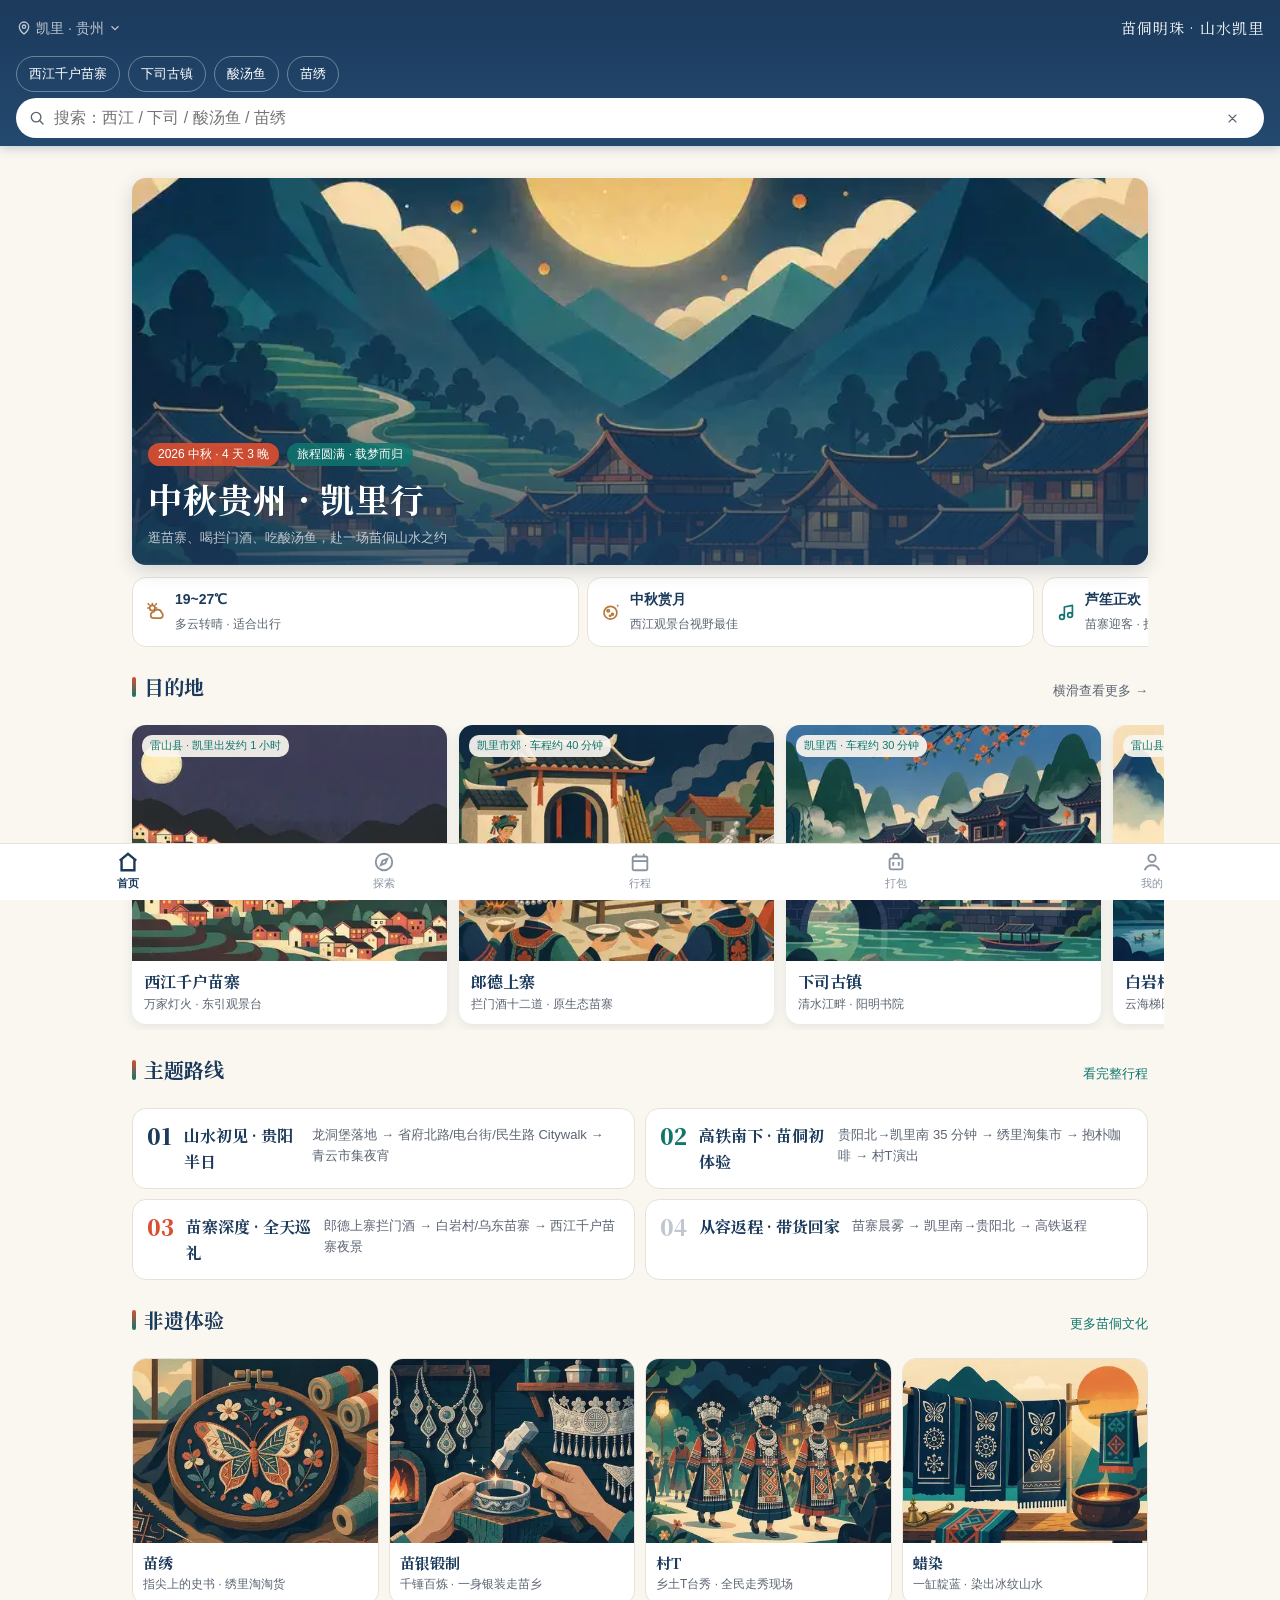
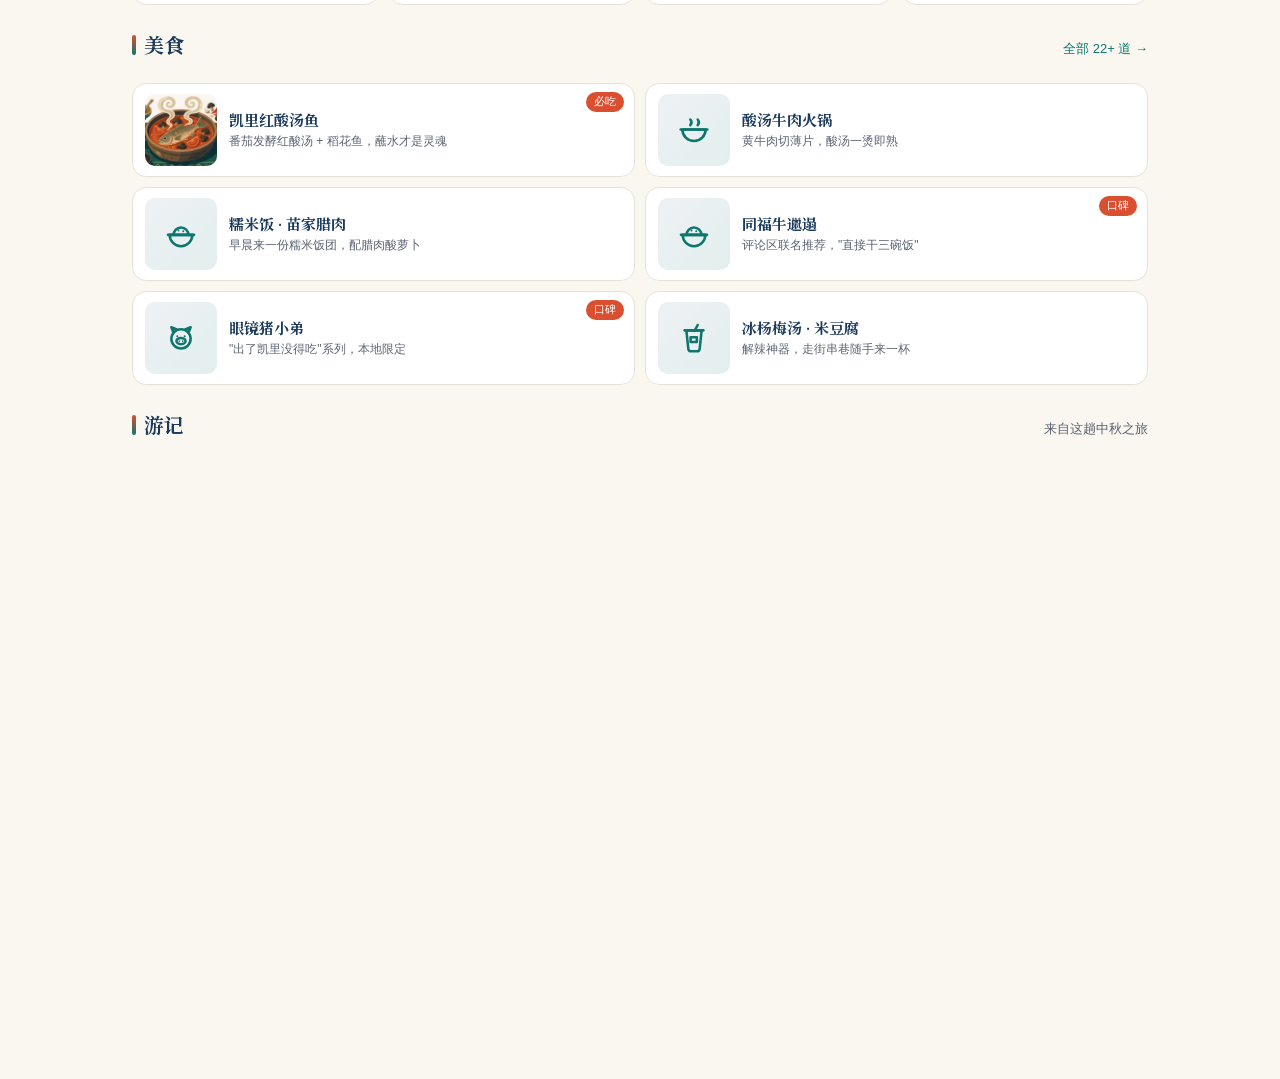
==== commit dc971243: "美食新增豆米火锅、烙锅，SW 升 v12；并入图标焕新与收藏/打包进度改进" ====
--- a/index.html
+++ b/index.html
@@ -22,8 +22,63 @@
       imagesizes="(max-width:640px) 100vw, 720px" fetchpriority="high">
 </head>
 <body data-page="home">
+<!-- shell:icons — 手绘 SVG 图标雪碧图，改图标请改 tools/build-shell.py 后重跑 -->
+<svg class="ic-sprite" aria-hidden="true" focusable="false">
+  <symbol id="i-locate" viewBox="0 0 24 24"><path d="M12 21s-6.5-5.4-6.5-10.2A6.5 6.5 0 0 1 18.5 10.8C18.5 15.6 12 21 12 21z"/><circle cx="12" cy="10.6" r="2.4"/></symbol>
+  <symbol id="i-heart" viewBox="0 0 24 24"><path d="M20.8 4.8a5.4 5.4 0 0 0-7.6 0L12 6.1l-1.2-1.3a5.4 5.4 0 0 0-7.6 7.6l1.2 1.3L12 21l7.6-7.3 1.2-1.3a5.4 5.4 0 0 0 0-7.6z"/></symbol>
+  <symbol id="i-close" viewBox="0 0 24 24"><path d="M6.4 6.4 17.6 17.6M17.6 6.4 6.4 17.6"/></symbol>
+  <symbol id="i-search" viewBox="0 0 24 24"><circle cx="10.8" cy="10.8" r="6.4"/><path d="m20 20-4.6-4.6"/></symbol>
+  <symbol id="i-chevron" viewBox="0 0 24 24"><path d="m9.5 5 6.5 7-6.5 7"/></symbol>
+  <symbol id="i-up" viewBox="0 0 24 24"><path d="M12 19.6V6.6"/><path d="m6.6 12.2 5.4-5.4 5.4 5.4"/></symbol>
+  <symbol id="i-check" viewBox="0 0 24 24"><path d="m5 12.6 4.6 4.6L19 6.6"/></symbol>
+  <symbol id="i-bulb" viewBox="0 0 24 24"><path d="M9.6 18.4h4.8"/><path d="M10.6 20.8h2.8"/><path d="M12 3.4a5.8 5.8 0 0 1 3.5 10.5c-.7.5-1.1 1.3-1.1 2.1H9.6c0-.8-.4-1.6-1.1-2.1A5.8 5.8 0 0 1 12 3.4z"/></symbol>
+  <symbol id="i-download" viewBox="0 0 24 24"><path d="M12 3.8v10.2"/><path d="m8.2 10.4 3.8 3.8 3.8-3.8"/><path d="M4.6 18v1.6a2 2 0 0 0 2 2h10.8a2 2 0 0 0 2-2V18"/></symbol>
+  <symbol id="i-install" viewBox="0 0 24 24"><rect x="7" y="3.2" width="10" height="17.6" rx="2.2"/><path d="M10.6 6.4h2.8"/><path d="M12 9.6v5.4"/><path d="m10.1 12.4 1.9 2 1.9-2"/></symbol>
+  <symbol id="i-bag" viewBox="0 0 24 24"><rect x="4.2" y="8" width="15.6" height="12" rx="2.2"/><path d="M9 8V6.2a3 3 0 0 1 6 0V8"/><path d="M9 12.4v3.6M15 12.4v3.6"/></symbol>
+  <symbol id="i-map" viewBox="0 0 24 24"><path d="M9 4 3.5 6.5v13L9 17l6 2.5L21 17V4l-6 2.5z"/><path d="M9 4v13M15 6.5v13"/></symbol>
+  <symbol id="i-trash" viewBox="0 0 24 24"><path d="M4.6 7h14.8"/><path d="M9.6 7V5.4A1.4 1.4 0 0 1 11 4h2a1.4 1.4 0 0 1 1.4 1.4V7"/><path d="M6.7 7l.8 12.1a2 2 0 0 0 2 1.9h5a2 2 0 0 0 2-1.9L17.3 7"/><path d="M10.4 11v6M13.6 11v6"/></symbol>
+  <symbol id="i-chat" viewBox="0 0 24 24"><path d="M4 6.6A2.6 2.6 0 0 1 6.6 4h10.8A2.6 2.6 0 0 1 20 6.6V14a2.6 2.6 0 0 1-2.6 2.6H9.4L4 20.4z"/><circle cx="9" cy="10.4" r=".9" fill="currentColor" stroke="none"/><circle cx="12" cy="10.4" r=".9" fill="currentColor" stroke="none"/><circle cx="15" cy="10.4" r=".9" fill="currentColor" stroke="none"/></symbol>
+  <symbol id="i-calendar" viewBox="0 0 24 24"><rect x="4" y="5.4" width="16" height="14.2" rx="2.2"/><path d="M4 10h16M8.6 3.4v3.4M15.4 3.4v3.4"/></symbol>
+  <symbol id="i-users" viewBox="0 0 24 24"><circle cx="9.4" cy="8.4" r="3.2"/><path d="M3.6 19.6c.8-3.4 3.2-5.2 5.8-5.2s5 1.8 5.8 5.2"/><path d="M16.2 5.6a3.2 3.2 0 0 1 0 6"/><path d="M17.4 14.8c2.2.6 3.6 2.4 4.2 4.8"/></symbol>
+  <symbol id="i-note" viewBox="0 0 24 24"><path d="M6 3.6h8.4L19 8.2v12.2H6z"/><path d="M14 3.6v4.8h4.8"/><path d="M9 12.8h6M9 16.2h4"/></symbol>
+  <symbol id="i-plane" viewBox="0 0 24 24"><path d="M21.4 3.2 2.8 10.4l6.6 2.4 2.4 6.6z"/><path d="M21.4 3.2 9.4 12.8"/></symbol>
+  <symbol id="i-sun" viewBox="0 0 24 24"><circle cx="8" cy="7.6" r="2.9"/><path d="M8 2.8v1.5M3.1 7.6h1.5M11.4 7.6h1.5M4.5 4.1 3.6 3.2M11.5 4.1l.9-.9"/><path d="M17.6 18.6H9.4a3.3 3.3 0 0 1 .2-6.6 4.6 4.6 0 0 1 8.6.8 3.4 3.4 0 0 1-.6 5.8z"/></symbol>
+  <symbol id="i-moon" viewBox="0 0 24 24"><circle cx="11.4" cy="12.8" r="7"/><circle cx="9" cy="10.6" r="1.3"/><circle cx="13.6" cy="14.4" r="1"/><circle cx="11" cy="16.2" r=".7"/><path d="M19.4 3.4l.5 1.4 1.4.5-1.4.5-.5 1.4-.5-1.4-1.4-.5 1.4-.5z" fill="currentColor" stroke="none"/></symbol>
+  <symbol id="i-music" viewBox="0 0 24 24"><circle cx="7.6" cy="17.4" r="2.6"/><circle cx="16.4" cy="15.2" r="2.6"/><path d="M10.2 17.4V6.6l8.8-1.8v10.4"/></symbol>
+  <symbol id="i-bowl" viewBox="0 0 24 24"><path d="M3.8 11.6h16.4a8.2 8.2 0 0 1-16.4 0z"/><path d="M2.6 11.6h18.8"/><path d="M9.4 8.6c1.2-1.4 1.2-2.6 0-4M14.6 8.6c1.2-1.4 1.2-2.6 0-4"/></symbol>
+  <symbol id="i-noodle" viewBox="0 0 24 24"><path d="M4.4 12.2h15.2a7.6 7.6 0 0 1-15.2 0z"/><path d="M3.2 12.2h17.6"/><path d="M14.6 3.2 20.8 9.4M17.4 2.6 21.6 6.8"/><path d="M8.8 9.4c2.4-1.6 4.4 1.6 6.8 0"/></symbol>
+  <symbol id="i-rice" viewBox="0 0 24 24"><path d="M4 12.6h16a8 8 0 0 1-16 0z"/><path d="M2.8 12.6h18.4"/><path d="M6.8 12.6a5.2 5.2 0 0 1 10.4 0"/><circle cx="10.2" cy="9.6" r=".7" fill="currentColor" stroke="none"/><circle cx="13.6" cy="10" r=".7" fill="currentColor" stroke="none"/></symbol>
+  <symbol id="i-fish" viewBox="0 0 24 24"><path d="M15 12c-2.4-3.8-5-5.4-7.6-5.4C4.6 6.6 3 9.2 3 12s1.6 5.4 4.4 5.4c2.6 0 5.2-1.6 7.6-5.4z"/><path d="M15 7.4 20.4 12 15 16.6z"/><circle cx="6.6" cy="10.8" r=".8" fill="currentColor" stroke="none"/></symbol>
+  <symbol id="i-meat" viewBox="0 0 24 24"><path d="M5.2 8.2c3.6-3 8.6-3.4 12.2-.8 3 2.2 3.4 6 .8 8.8-2.6 2.8-7.4 3.6-11 1.6-3.6-2-4.6-6.8-2-9.6z"/><path d="M8 10.8c2.8-1.4 5.8-.8 7.6 1.6"/></symbol>
+  <symbol id="i-chili" viewBox="0 0 24 24"><path d="M8 19.4c-3-3.8-2.2-9 1.8-11.2 2.6-1.4 5.2-.4 5.8 1.6-3.6 1-5.6 4.2-4.6 7.6.4 1.4-.6 2.6-3 2z"/><path d="M13.4 6.4c1.2-1.6 2.8-1.8 4.2-1-.4 1.4-1.4 2.4-2.8 2.6"/></symbol>
+  <symbol id="i-fire" viewBox="0 0 24 24"><path d="M12 20.8c3.3 0 5.8-2.3 5.8-5.4 0-5.6-5.8-6.6-5.8-11.4 0 0-6.2 3.2-6.2 9.6 0 4 3 7.2 6.2 7.2z"/><path d="M12 20.8c1.7 0 3-1.2 3-2.9 0-2.4-2.4-3.4-2.4-5.9 0 0-3 1.7-3 4.7 0 2.3 1.1 4.1 2.4 4.1z"/></symbol>
+  <symbol id="i-drumstick" viewBox="0 0 24 24"><path d="M18.4 5.2c1 2.6-.4 5.4-3 7-2.4 1.4-5.2 1.6-7.4.6l2.2-2.2c1.8-1.8 2.4-4.4 1.4-6.4z"/><path d="M8.2 12.6 5.2 15.6"/><circle cx="4.4" cy="17" r="1.8"/><circle cx="7" cy="14.4" r="1.8"/></symbol>
+  <symbol id="i-dumpling" viewBox="0 0 24 24"><path d="M3.8 15.6c0-4 3.7-7.2 8.2-7.2s8.2 3.2 8.2 7.2z"/><path d="M3.8 15.6h16.4"/><path d="M7.2 10.8c-.6 1.4-1 3-1 4.8M12 8.8v6.8M16.8 10.8c.6 1.4 1 3 1 4.8"/></symbol>
+  <symbol id="i-tofu" viewBox="0 0 24 24"><rect x="4.4" y="6.8" width="15.2" height="11" rx="2"/><path d="M4.4 11.4h15.2M9.8 6.8v11"/></symbol>
+  <symbol id="i-veg" viewBox="0 0 24 24"><path d="M6.6 17.8C4 15 4.6 9.6 9.4 6.8c4.8-2.8 10-1.2 11.4 3 1.4 4.4-2.2 9-7 9.8-2.8.4-5.6.2-7.2-1.8z"/><path d="M9.6 17.4C11.6 12.8 14.2 9.4 17.8 7.4"/></symbol>
+  <symbol id="i-skewer" viewBox="0 0 24 24"><path d="M9.2 21V4.2"/><circle cx="9.2" cy="7.6" r="2.5"/><circle cx="9.2" cy="12.6" r="2.5"/><circle cx="9.2" cy="17.6" r="2.5"/></symbol>
+  <symbol id="i-drink" viewBox="0 0 24 24"><path d="M6.6 6.6h10.8l-1.4 13a2 2 0 0 1-2 1.8h-4a2 2 0 0 1-2-1.8z"/><path d="M5.4 6.6h13.2"/><path d="M14.6 2.8 12.4 7"/><path d="M9.6 11.4h4.4v3.4H9.6z"/></symbol>
+  <symbol id="i-pig" viewBox="0 0 24 24"><circle cx="12" cy="12.6" r="6.8"/><path d="M6.6 8 5.2 4.4l3.8 1.6M17.4 8l1.4-3.6-3.8 1.6"/><ellipse cx="12" cy="14.2" rx="3.2" ry="2.2"/><circle cx="10.8" cy="14.2" r=".6" fill="currentColor" stroke="none"/><circle cx="13.2" cy="14.2" r=".6" fill="currentColor" stroke="none"/><circle cx="9.4" cy="10.8" r=".7" fill="currentColor" stroke="none"/><circle cx="14.6" cy="10.8" r=".7" fill="currentColor" stroke="none"/></symbol>
+  <symbol id="i-hotel" viewBox="0 0 24 24"><path d="M3.4 20.4V7.6"/><path d="M3.4 14.4h17.2v6"/><path d="M8 11.6a2.4 2.4 0 0 1 2.4-2.4h5.6a2.4 2.4 0 0 1 2.4 2.4v2.8"/></symbol>
+  <symbol id="i-craft" viewBox="0 0 24 24"><path d="M12 3.6 20.4 12 12 20.4 3.6 12z"/><path d="M12 8.2 15.8 12 12 15.8 8.2 12z"/></symbol>
+  <symbol id="i-silver" viewBox="0 0 24 24"><path d="M4.6 5.6c0 6.4 3.3 10.6 7.4 12.8 4.1-2.2 7.4-6.4 7.4-12.8"/><path d="M4.6 5.6h14.8"/><circle cx="12" cy="19.4" r="1.5"/></symbol>
+  <symbol id="i-wine" viewBox="0 0 24 24"><path d="M7 6.8h10l-1.2 11.2a2.4 2.4 0 0 1-2.4 2.2h-2.8a2.4 2.4 0 0 1-2.4-2.2z"/><path d="M7 6.8c0-2 2.2-3.4 5-3.4s5 1.4 5 3.4"/><path d="M8.2 11.6h7.6"/></symbol>
+  <symbol id="i-stage" viewBox="0 0 24 24"><path d="M3.6 20.4V6.4M20.4 20.4V6.4"/><path d="M3.6 6.4h16.8"/><path d="M6 6.4c0 5.4 2 9.2 6 9.6 4-.4 6-4.2 6-9.6"/></symbol>
+  <symbol id="i-house" viewBox="0 0 24 24"><path d="M3.6 10.6 12 4.2l8.4 6.4"/><path d="M6.2 9.4v5.2h11.6V9.4"/><path d="M8.6 14.6v5.8M15.4 14.6v5.8"/><path d="M6.4 20.4h11.2"/></symbol>
+  <symbol id="i-compass" viewBox="0 0 24 24"><circle cx="12" cy="12" r="8.4"/><path d="m15.2 8.8-2.2 5.6-5.6 2.2 2.2-5.6z"/></symbol>
+  <symbol id="i-card" viewBox="0 0 24 24"><rect x="3.4" y="5.4" width="17.2" height="13.2" rx="2.2"/><circle cx="8.8" cy="11" r="1.9"/><path d="M14.2 10.2h3.6M14.2 13.4h2.4"/><path d="M6.2 15.6c1.2-1 2.6-1.4 4-1.2"/></symbol>
+  <symbol id="i-plug" viewBox="0 0 24 24"><path d="M9 3.6v5M15 3.6v5"/><path d="M7 8.6h10v2.8a5 5 0 0 1-10 0z"/><path d="M12 16.4v4"/></symbol>
+  <symbol id="i-coat" viewBox="0 0 24 24"><path d="M9.2 3.8 5 6 3.6 10.8 6.2 12.4v8h11.6v-8l2.6-1.6-1.4-4.8-4.2-2.2"/><path d="M9.2 3.8c0 1.6 1.3 2.8 2.8 2.8s2.8-1.2 2.8-2.8"/></symbol>
+  <symbol id="i-bottle" viewBox="0 0 24 24"><rect x="8.4" y="8.8" width="7.2" height="11.6" rx="2"/><path d="M10.4 8.8V5.6h3.2v3.2"/><rect x="9.6" y="2.6" width="4.8" height="3" rx="1"/></symbol>
+  <symbol id="i-pill" viewBox="0 0 24 24"><g transform="rotate(-45 12 12)"><rect x="3.4" y="8.8" width="17.2" height="6.4" rx="3.2"/><path d="M12 8.8v6.4"/></g></symbol>
+  <symbol id="i-backpack" viewBox="0 0 24 24"><path d="M5.6 9.4a6.4 6.4 0 0 1 12.8 0v9.2a2.4 2.4 0 0 1-2.4 2.4H8a2.4 2.4 0 0 1-2.4-2.4z"/><path d="M9 9.4V6.8a3 3 0 0 1 6 0v2.6"/><path d="M9.6 13.2h4.8v3.6H9.6z"/></symbol>
+  <symbol id="i-ban" viewBox="0 0 24 24"><circle cx="12" cy="12" r="8.4"/><path d="M6.4 17.6 17.6 6.4"/></symbol>
+  <symbol id="i-bell" viewBox="0 0 24 24"><path d="M6.4 17.4c1-1.2 1.4-2.6 1.4-4.2C7.8 9.4 9.6 7 12 7s4.2 2.4 4.2 6.2c0 1.6.4 3 1.4 4.2z"/><path d="M4.6 17.4h14.8"/><path d="M10.2 20.4a2.1 2.1 0 0 0 3.6 0"/></symbol>
+</svg>
+<!-- /shell:icons -->
+
 <!-- shell:topbar — 由 tools/build-shell.py 生成，改壳请改脚本后重跑 -->
-<header class="topbar">
+<header class="topbar has-chips has-search">
   <div class="topbar-row">
     <button class="loc-btn" id="locBtn" aria-label="定位">
       <svg viewBox="0 0 24 24" width="16" height="16" fill="none" stroke="currentColor" stroke-width="2"><path d="M12 21s-7-5.5-7-11a7 7 0 1 1 14 0c0 5.5-7 11-7 11z"/><circle cx="12" cy="10" r="2.5"/></svg>
@@ -32,16 +87,17 @@
     </button>
     <span class="topbar-title">苗侗明珠 · 山水凯里</span>
   </div>
-  <div class="search-wrap">
-    <svg class="search-ico" viewBox="0 0 24 24" width="18" height="18" fill="none" stroke="currentColor" stroke-width="2"><circle cx="11" cy="11" r="7"/><path d="m21 21-4.3-4.3"/></svg>
-    <input id="searchInput" type="search" placeholder="搜索：西江 / 下司 / 酸汤鱼 / 苗绣" autocomplete="off" aria-label="搜索目的地、美食、非遗">
-    <button class="search-clear" id="searchClear" hidden aria-label="清空搜索">✕</button>
-  </div>
+
   <div class="hot-chips" id="hotChips">
     <a class="chip-link" href="index.html?kw=西江" data-kw="西江">西江千户苗寨</a>
     <a class="chip-link" href="index.html?kw=下司" data-kw="下司">下司古镇</a>
     <a class="chip-link" href="explore.html?kw=酸汤鱼" data-kw="酸汤鱼">酸汤鱼</a>
     <a class="chip-link" href="explore.html?kw=苗绣" data-kw="苗绣">苗绣</a>
+  </div>
+  <div class="search-wrap">
+    <svg class="ic search-ico" aria-hidden="true"><use href="#i-search"/></svg>
+    <input id="searchInput" type="search" placeholder="搜索：西江 / 下司 / 酸汤鱼 / 苗绣" autocomplete="off" aria-label="搜索目的地、美食、非遗">
+    <button class="search-clear" id="searchClear" hidden aria-label="清空搜索"><svg class="ic" aria-hidden="true"><use href="#i-close"/></svg></button>
   </div>
 </header>
 <!-- /shell:topbar -->
@@ -92,15 +148,15 @@
   <!-- 天气 + 节庆条 -->
   <div class="wx-fest" aria-label="天气与节庆信息">
     <div class="wx-item">
-      <span class="wx-ico">⛅</span>
+      <svg class="ic wx-ic" aria-hidden="true"><use href="#i-sun"/></svg>
       <div><b>19~27℃</b><i>多云转晴 · 适合出行</i></div>
     </div>
     <div class="wx-item">
-      <span class="wx-ico">🌕</span>
+      <svg class="ic wx-ic" aria-hidden="true"><use href="#i-moon"/></svg>
       <div><b>中秋赏月</b><i>西江观景台视野最佳</i></div>
     </div>
     <div class="wx-item">
-      <span class="wx-ico">🎶</span>
+      <svg class="ic wx-ic teal" aria-hidden="true"><use href="#i-music"/></svg>
       <div><b>芦笙正欢</b><i>苗寨迎客 · 拦门酒开坛</i></div>
     </div>
   </div>
@@ -192,25 +248,25 @@
       <span class="food-tag">必吃</span>
     </a>
     <div class="food-item" data-detail="f-baisuan">
-      <span class="food-emoji">🍲</span>
+      <span class="food-ic"><svg class="ic" aria-hidden="true"><use href="#i-bowl"/></svg></span>
       <div><h3>酸汤牛肉火锅</h3><p>黄牛肉切薄片，酸汤一烫即熟</p></div>
     </div>
     <div class="food-item" data-detail="f-nuomi">
-      <span class="food-emoji">🍚</span>
+      <span class="food-ic"><svg class="ic" aria-hidden="true"><use href="#i-rice"/></svg></span>
       <div><h3>糯米饭 · 苗家腊肉</h3><p>早晨来一份糯米饭团，配腊肉酸萝卜</p></div>
     </div>
     <div class="food-item" data-detail="f-tongfu" data-keywords="同福 牛邋遢">
-      <span class="food-emoji">🍚</span>
+      <span class="food-ic"><svg class="ic" aria-hidden="true"><use href="#i-rice"/></svg></span>
       <div><h3>同福牛邋遢</h3><p>评论区联名推荐，"直接干三碗饭"</p></div>
       <span class="food-tag">口碑</span>
     </div>
     <div class="food-item" data-detail="f-zhuxiaodi" data-keywords="眼镜 猪小弟">
-      <span class="food-emoji">🐷</span>
+      <span class="food-ic"><svg class="ic" aria-hidden="true"><use href="#i-pig"/></svg></span>
       <div><h3>眼镜猪小弟</h3><p>"出了凯里没得吃"系列，本地限定</p></div>
       <span class="food-tag">口碑</span>
     </div>
     <div class="food-item" data-detail="f-bing">
-      <span class="food-emoji">🍹</span>
+      <span class="food-ic"><svg class="ic" aria-hidden="true"><use href="#i-drink"/></svg></span>
       <div><h3>冰杨梅汤 · 米豆腐</h3><p>解辣神器，走街串巷随手来一杯</p></div>
     </div>
   </div>
--- a/css/style.css
+++ b/css/style.css
@@ -82,6 +82,20 @@
   pointer-events: none;
 }
 
+/* ===== 手绘 SVG 图标 =====
+   全站不再用 emoji 或字符图标（✕ ↑ ♡ ❤ 📍 › ✓ …）：emoji 各平台字形不一致，
+   字符图标又会随字体 fallback 变形、粗细跳动。现在统一画成 24×24 线性图标，
+   定义在 body 顶部的雪碧图里（tools/build-shell.py 注入），引用方式：
+       <svg class="ic"><use href="#i-heart"/></svg>
+   尺寸走 em（跟字号一起缩放），描边 currentColor（跟文字颜色走）。
+   少数需要实心的点缀（眼睛、圆点）在 symbol 里显式 fill="currentColor"。 */
+.ic-sprite { position: absolute; width: 0; height: 0; overflow: hidden; }
+.ic {
+  width: 1em; height: 1em; display: inline-block; flex: none; vertical-align: -.125em;
+  fill: none; stroke: currentColor; stroke-width: 1.8;
+  stroke-linecap: round; stroke-linejoin: round;
+}
+
 /* ===== 顶部吸顶 ===== */
 .topbar {
   position: sticky; top: 0; z-index: 50;
@@ -92,17 +106,26 @@
   padding: calc(6px + env(safe-area-inset-top)) var(--pad) 8px;
   box-shadow: 0 2px 10px rgba(27,58,92,.25);
 }
-.topbar-row { display: flex; align-items: center; justify-content: space-between; gap: 8px; }
+/* 吸顶搜索：整条顶栏吸顶要吃掉 146px（390×844 机型的 1/6），太占屏。
+   改成「负 top」——滚动时顶栏跟着页面上移，把定位行和热词顶出屏幕，
+   只把最后一行（搜索框）钉在顶部，从 146px 降到 48px。
+   偏移量 = 搜索框在顶栏内的上边距：6 + 安全区 + 44(定位行) + 6 + 36(热词) + 6。
+   减掉安全区后正好让搜索框停在状态栏下沿，所以两个值都是常量、与设备无关。
+   纯 CSS 实现——不改高度、不做动画，下面的内容不会有跳动；滚回顶部自动复原。 */
+.topbar.has-search { top: -56px; }        /* 有搜索框、无热词（美食页） */
+.topbar.has-chips  { top: -98px; }        /* 有热词（首页 / 探索页），写在后面覆盖上一行 */
+.topbar-row { display: flex; flex-wrap: nowrap; align-items: center; justify-content: space-between; gap: 8px; }
 .loc-btn {
   display: inline-flex; align-items: center; gap: 4px;
   color: var(--silver); font-size: 14px; min-height: 44px;
-}
-.topbar-title { font-family: var(--font-title); font-size: 15px; letter-spacing: 1px; color: #fff; opacity: .9; }
+  flex: none; white-space: nowrap;   /* 吸顶偏移量是按行高算的，定位文字换行会让算好的偏移错位 */
+}
+.topbar-title { font-family: var(--font-title); font-size: 15px; letter-spacing: 1px; color: #fff; opacity: .9; white-space: nowrap; overflow: hidden; text-overflow: ellipsis; }
 .search-wrap {
   margin-top: 6px; display: flex; align-items: center; gap: 8px;
   background: #fff; border-radius: 20px; padding: 0 12px; height: 40px;
 }
-.search-ico { color: var(--ink-2); flex: none; }
+.search-ico { color: var(--ink-2); flex: none; font-size: 18px; }   /* .ic 用 em 定尺寸，这里给字号 */
 #searchInput {
   flex: 1; border: 0; outline: none; font-size: 16px; min-height: 40px;
   background: transparent; color: var(--ink);
@@ -113,7 +136,9 @@
 #searchInput::-webkit-search-decoration {
   -webkit-appearance: none; appearance: none; display: none;
 }
-.search-clear { color: var(--ink-2); width: 40px; min-height: 40px; }
+/* 图标按钮也要自己居中（<button> 的 text-align:center 是 UA 默认值，靠不住） */
+.search-clear { color: var(--ink-2); width: 40px; min-height: 40px; display: grid; place-items: center; font-size: 15px; }
+.search-clear:active { color: var(--cta); }
 .hot-chips { display: flex; gap: 8px; margin-top: 6px; overflow-x: auto; scrollbar-width: none; }
 .hot-chips::-webkit-scrollbar { display: none; }
 /* 热词样式同时覆盖 <button> 和 <a class="chip-link">：
@@ -167,7 +192,8 @@
   background: var(--card); border-radius: var(--radius);
   padding: 10px 12px; border: 1px solid var(--line);
 }
-.wx-item .wx-ico { font-size: 20px; }
+.wx-item .wx-ic { font-size: 22px; color: #B5763A; flex: none; }   /* 暖色调：太阳 / 满月 */
+.wx-item .wx-ic.teal { color: var(--teal); }                       /* 节庆类用青绿 */
 .wx-item b { display: block; font-size: 14px; color: var(--indigo); }
 .wx-item i { font-style: normal; font-size: 12px; color: var(--ink-2); }
 
@@ -249,6 +275,14 @@
   border-radius: var(--radius); padding: 10px 12px; position: relative;
 }
 .food-item img { width: 72px; height: 72px; object-fit: cover; border-radius: 10px; flex: none; }
+/* 无照片的美食条目：手绘 SVG 图标 + 同详情头图一致的底色方块，取代原来的 emoji。
+   尺寸与 .food-item img（72×72）对齐，列表里图文两列才不会一高一低。 */
+.food-ic {
+  width: 72px; height: 72px; flex: none; border-radius: 10px;
+  display: flex; align-items: center; justify-content: center;
+  background: linear-gradient(135deg, rgba(27,58,92,.07), rgba(15,118,110,.12));
+  font-size: 34px; color: var(--teal);
+}
 .food-emoji { font-size: 30px; width: 72px; text-align: center; flex: none; }
 .food-item h3 { font-size: 15px; color: var(--indigo); }
 .food-item p { font-size: 12px; color: var(--ink-2); }
@@ -368,11 +402,18 @@
   width: 18px; height: 18px; border: 2px solid var(--silver); border-radius: 5px;
 }
 .pack-card li.done { color: #9AA3B0; text-decoration: line-through; }
+/* 勾选标记：伪元素里塞不了 <use>，这里内联一份手绘对勾（与 #i-check 同形状），
+   免得用字符「✓」——它会随系统字体 fallback 换字形、粗细也不受控。 */
 .pack-card li.done::before {
-  background: var(--teal); border-color: var(--teal);
-  content: "✓"; color: #fff; font-size: 12px; text-align: center; line-height: 18px;
-  text-decoration: none;
-}
+  border-color: var(--teal);
+  background: var(--teal)
+    url("data:image/svg+xml,%3Csvg xmlns='http://www.w3.org/2000/svg' viewBox='0 0 24 24' fill='none' stroke='%23fff' stroke-width='3.4' stroke-linecap='round' stroke-linejoin='round'%3E%3Cpath d='m5 12.6 4.6 4.6L19 6.6'/%3E%3C/svg%3E")
+    center / 14px 14px no-repeat;
+}
+
+/* 标题里的小图标（打包分类 / 文化条目 / 美食分区）：青绿点缀，跟着标题字号走 */
+.h-ico { font-size: 17px; color: var(--teal); vertical-align: -2px; margin-right: 6px; }
+.pack-card.warn .h-ico, .pack-card.warn h3 { color: var(--cta); }
 
 /* ===== 苗侗文化 ===== */
 .culture-hero {
@@ -389,26 +430,80 @@
 .cul-card h3 { font-size: 16px; color: var(--indigo); }
 .cul-card p { font-size: 13px; color: var(--ink-2); margin-top: 4px; }
 
-/* ===== 我的 ===== */
-.me-card {
-  display: flex; align-items: center; gap: 12px;
+/* ===== 我的 =====
+   结构：行程卡（这趟行程是谁 / 什么时候 / 还有多久）→ 工具箱（会变的四格）→
+   快捷入口（列表，带 › 表示跳转）→ 收藏列表 → 提示。
+   图标全部走雪碧图，不再用 emoji。 */
+.me-hero {
   background: linear-gradient(120deg, var(--indigo), var(--teal));
-  border-radius: var(--radius); padding: 16px; color: #fff; margin-bottom: 14px;
-}
+  border-radius: var(--radius); padding: 16px; color: #fff;
+}
+.me-hero-top { display: flex; align-items: center; gap: 12px; }
 .me-avatar {
-  width: 52px; height: 52px; border-radius: 14px; flex: none;
-  background: var(--cta); display: grid; place-items: center;
-  font-family: var(--font-title); font-size: 24px; font-weight: 900;
-}
-.me-card b { display: block; font-size: 17px; }
-.me-card i { font-style: normal; font-size: 12px; color: var(--silver); }
+  width: 54px; height: 54px; border-radius: 16px; flex: none;
+  background: rgba(255,255,255,.14); display: grid; place-items: center;
+  font-size: 32px; color: #F2B65A;   /* 苗绣菱形纹样，暖色在靛蓝底上才跳得出来 */
+}
+.me-hero-txt { min-width: 0; }
+.me-hero h2 { font-size: 19px; color: #fff; }
+.me-hero-meta {
+  font-size: 12px; color: var(--silver); margin-top: 2px;
+  display: flex; align-items: center; gap: 4px;
+}
+.me-hero-meta .ic { font-size: 14px; }
+.me-dot { opacity: .6; }
+.me-stats { display: flex; gap: 8px; margin-top: 14px; }
+.me-stat {
+  flex: 1; text-align: center; padding: 8px 4px;
+  background: rgba(255,255,255,.12); border-radius: 10px;
+}
+.me-stat b { display: block; font-family: var(--font-title); font-size: 18px; }
+.me-stat i { font-style: normal; font-size: 11px; color: var(--silver); }
+
+/* 工具箱：40px 圆角图标 + 标题 + 状态行 */
 .me-grid { display: grid; grid-template-columns: 1fr 1fr; gap: 10px; }
 .me-item {
   background: var(--card); border: 1px solid var(--line); border-radius: var(--radius);
-  padding: 14px; text-align: left; display: flex; flex-direction: column; gap: 2px; font-size: 15px;
-}
-.me-item span { font-size: 12px; color: var(--ink-2); }
-.me-tip { margin-top: 16px; font-size: 13px; color: var(--ink-2); }
+  padding: 14px; text-align: left; font-size: 15px;
+  display: grid; grid-template-columns: 40px 1fr; gap: 12px; align-items: center;
+}
+.me-item > span:last-child { min-width: 0; }
+.me-item b { display: block; font-size: 15px; font-weight: 600; color: var(--ink); }
+.me-item i { display: block; font-style: normal; font-size: 12px; color: var(--ink-2); margin-top: 1px; }
+.me-item:active { border-color: var(--teal); background: rgba(15,118,110,.04); }
+
+/* 快捷入口：图标 + 文案 + 右侧 › */
+.me-rows { display: grid; gap: 10px; }
+.me-row {
+  width: 100%; min-height: 56px; text-align: left;
+  display: grid; grid-template-columns: 36px 1fr auto; gap: 12px; align-items: center;
+  background: var(--card); border: 1px solid var(--line); border-radius: var(--radius);
+  padding: 8px 12px;
+}
+.me-row > span:nth-child(2) { min-width: 0; }
+.me-row b { display: block; font-size: 15px; font-weight: 500; color: var(--ink); }
+.me-row i {
+  display: block; font-style: normal; font-size: 12px; color: var(--ink-2); margin-top: 1px;
+  overflow: hidden; text-overflow: ellipsis; white-space: nowrap;
+}
+.me-row .ic-go { font-size: 18px; color: var(--silver); }
+.me-row:active { background: rgba(27,58,92,.04); }
+.me-row.danger b, .me-row.danger .ic-go { color: var(--cta); }
+.me-row.danger .me-ic { background: rgba(217,79,48,.10); color: var(--cta); }
+
+/* 图标底座：工具箱 40px / 列表 36px，圆角与卡片语言一致 */
+.me-ico, .me-ic {
+  display: grid; place-items: center; border-radius: 12px;
+  background: rgba(15,118,110,.10); color: var(--teal);
+}
+.me-ico { width: 40px; height: 40px; font-size: 22px; }
+.me-ic  { width: 36px; height: 36px; font-size: 20px; }
+
+.me-tip {
+  margin-top: 16px; font-size: 13px; color: var(--ink-2);
+  display: flex; gap: 8px; align-items: flex-start;
+}
+.me-tip .ic { font-size: 18px; color: #B5763A; flex: none; margin-top: 2px; }
 
 /* ===== 收藏列表（我的页，点「我的收藏」展开） ===== */
 .fav-list { display: flex; flex-direction: column; gap: 8px; }
@@ -425,6 +520,7 @@
 .fav-row .fav-face {
   display: flex; align-items: center; justify-content: center; font-size: 26px;
   background: linear-gradient(135deg, rgba(27,58,92,.07), rgba(15,118,110,.12));
+  color: var(--indigo);
 }
 .fav-row > div { flex: 1; min-width: 0; }
 .fav-row b { display: block; font-size: 15px; }
@@ -451,7 +547,8 @@
 .detail-close {
   position: absolute; top: 10px; right: 10px; z-index: 2;
   width: 36px; height: 36px; border-radius: 50%;
-  background: rgba(250,247,240,.9); color: var(--ink); font-size: 15px;
+  background: rgba(250,247,240,.9); color: var(--ink);
+  font-size: 17px; display: grid; place-items: center;   /* 图标按钮自己居中 */
 }
 .detail-body { overflow-y: auto; padding: 18px 16px 16px; }
 .detail-body img { border-radius: var(--radius); width: 100%; aspect-ratio: 16/9; object-fit: cover; }
@@ -466,7 +563,11 @@
 .detail-body .detail-emoji.detail-icon { background: none; padding: 0; }
 .detail-body .detail-emoji.detail-icon svg { width: 100%; height: 100%; display: block; border-radius: var(--radius); }
 .detail-body h2 { font-size: 22px; color: var(--indigo); margin: 12px 0 4px; }
-.detail-body .d-tag { font-size: 12px; color: var(--teal); }
+.detail-body .d-tag {
+  font-size: 12px; color: var(--teal);
+  display: inline-flex; align-items: center; gap: 4px;
+}
+.detail-body .d-tag .ic { font-size: 14px; }
 .detail-body p { margin-top: 10px; font-size: 15px; color: var(--ink); }
 .detail-body ul { margin: 10px 0 0 18px; font-size: 14px; color: var(--ink-2); }
 .book-bar {
@@ -544,6 +645,7 @@
 }
 
 /* ===== 收藏按钮（预订栏内） ===== */
+/* 收藏按钮：心形是描边图标，靠 fill 切换成实心（symbol 里没有写死 fill，能继承下来） */
 .fav-btn {
   flex: none; width: 44px; height: 44px; border-radius: 50%;
   display: grid; place-items: center; font-size: 22px;
@@ -552,6 +654,7 @@
 }
 .fav-btn:active { transform: scale(.9); }
 .fav-btn.on { color: var(--cta); background: rgba(217,79,48,.10); }
+.fav-btn.on .ic { fill: currentColor; }
 
 /* ===== 回到顶部 ===== */
 #topBtn {
@@ -582,7 +685,9 @@
   .pack-grid { grid-template-columns: 1fr 1fr; }
   .cul-list { grid-template-columns: 1fr 1fr; }
   .note-list { grid-template-columns: 1fr 1fr; }
-  .me-grid { grid-template-columns: repeat(4, 1fr); }
+  /* 工具箱卡片带 40px 图标，640px 下排 4 列会把标题挤成两行，这里仍是 2 列 */
+  .me-grid { grid-template-columns: repeat(2, 1fr); }
+  .me-rows { grid-template-columns: 1fr 1fr; }
   .day-card { padding: 18px; }
   .stop-list li { grid-template-columns: 120px 1fr; }
   .detail-panel {
@@ -601,6 +706,7 @@
   .food-list { grid-template-columns: 1fr 1fr; }
   .banner img { aspect-ratio: 21/8; }
   .view { padding: 32px; }
+  .me-grid { grid-template-columns: repeat(4, 1fr); }
 }
 
 /* 打印 */
